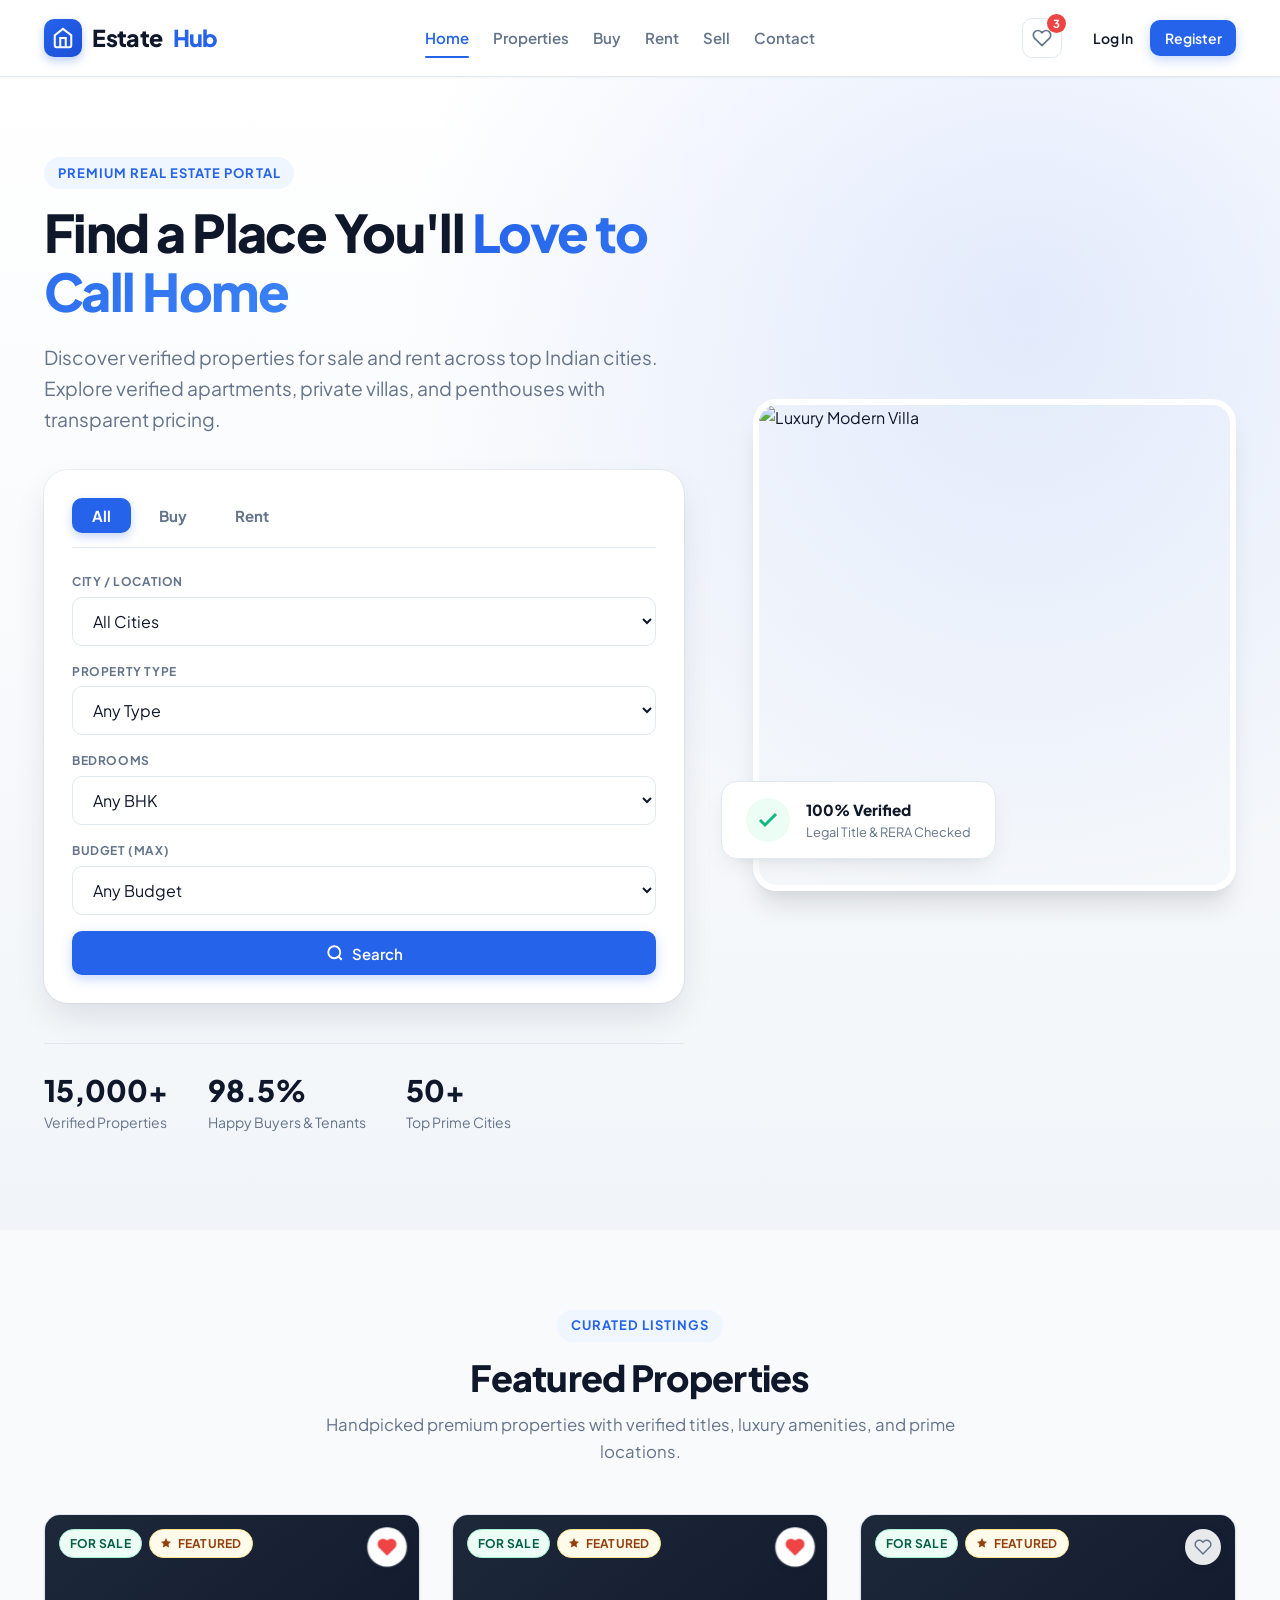
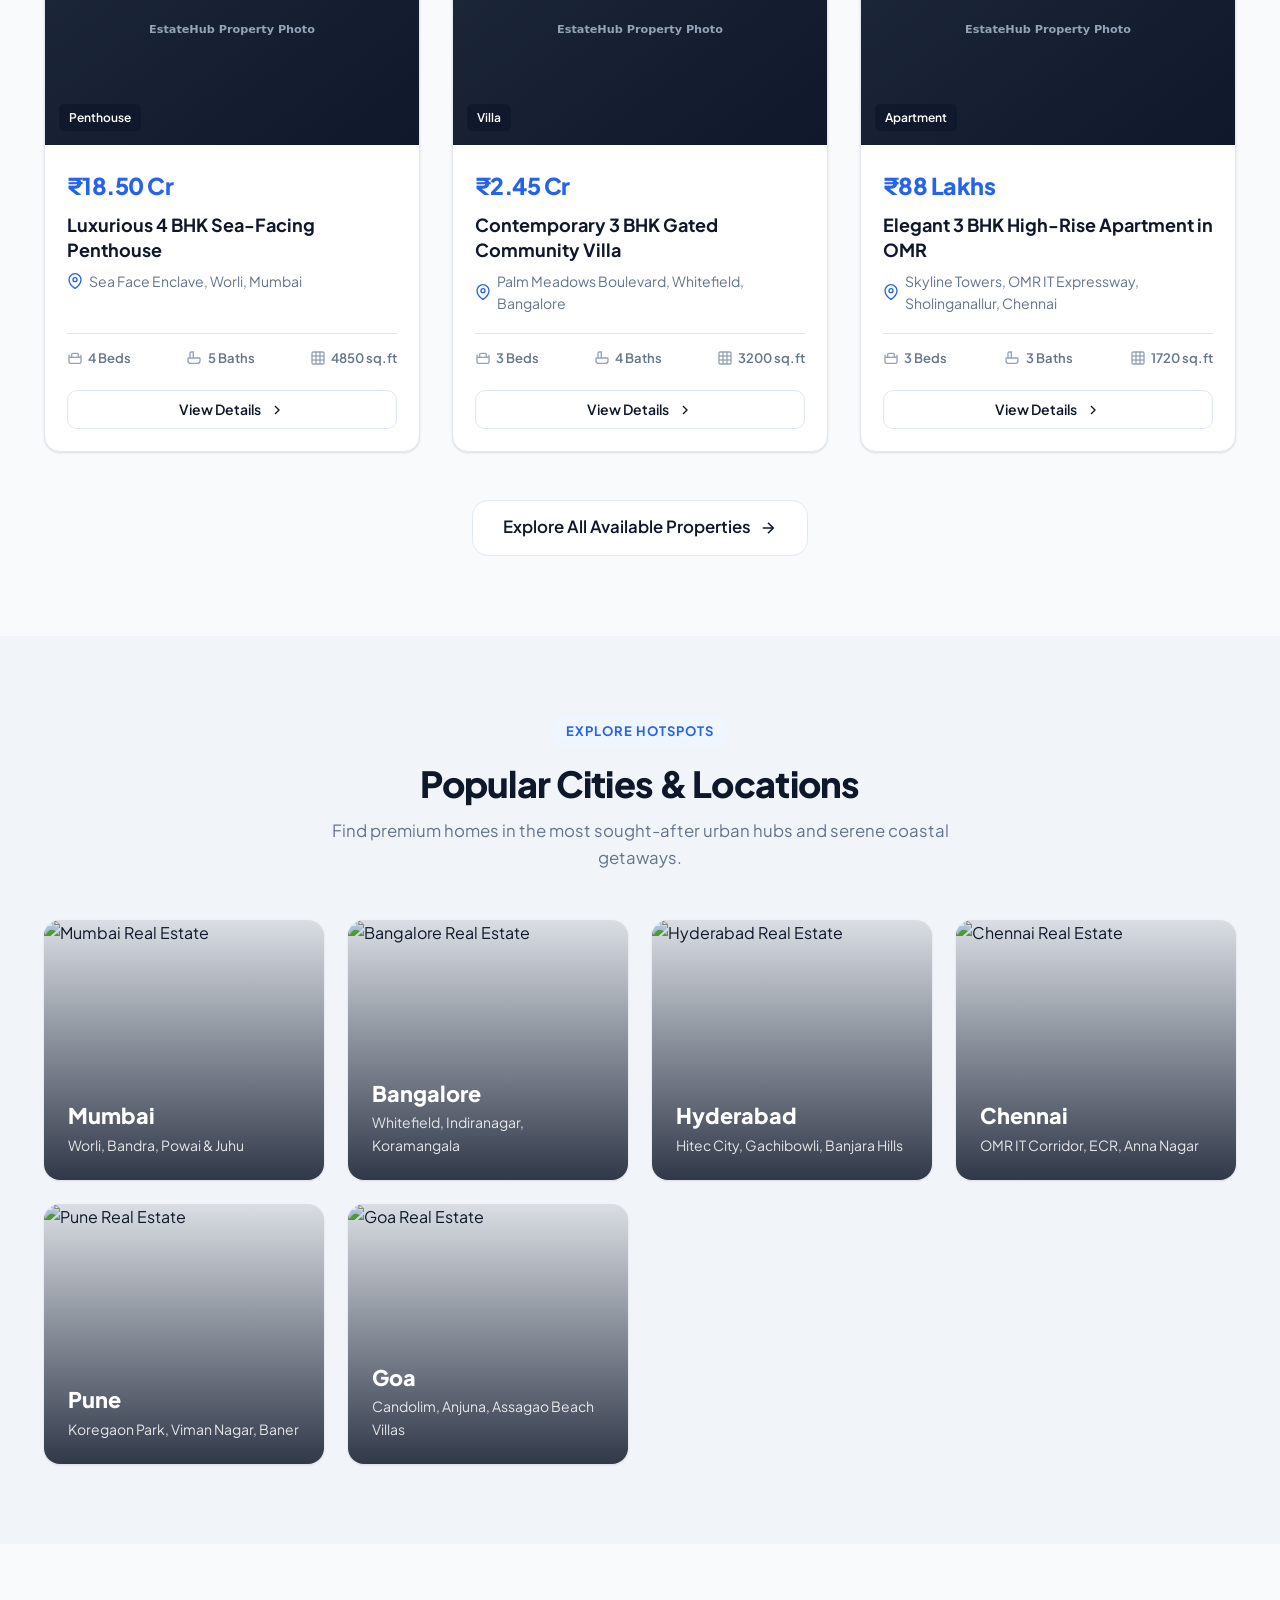
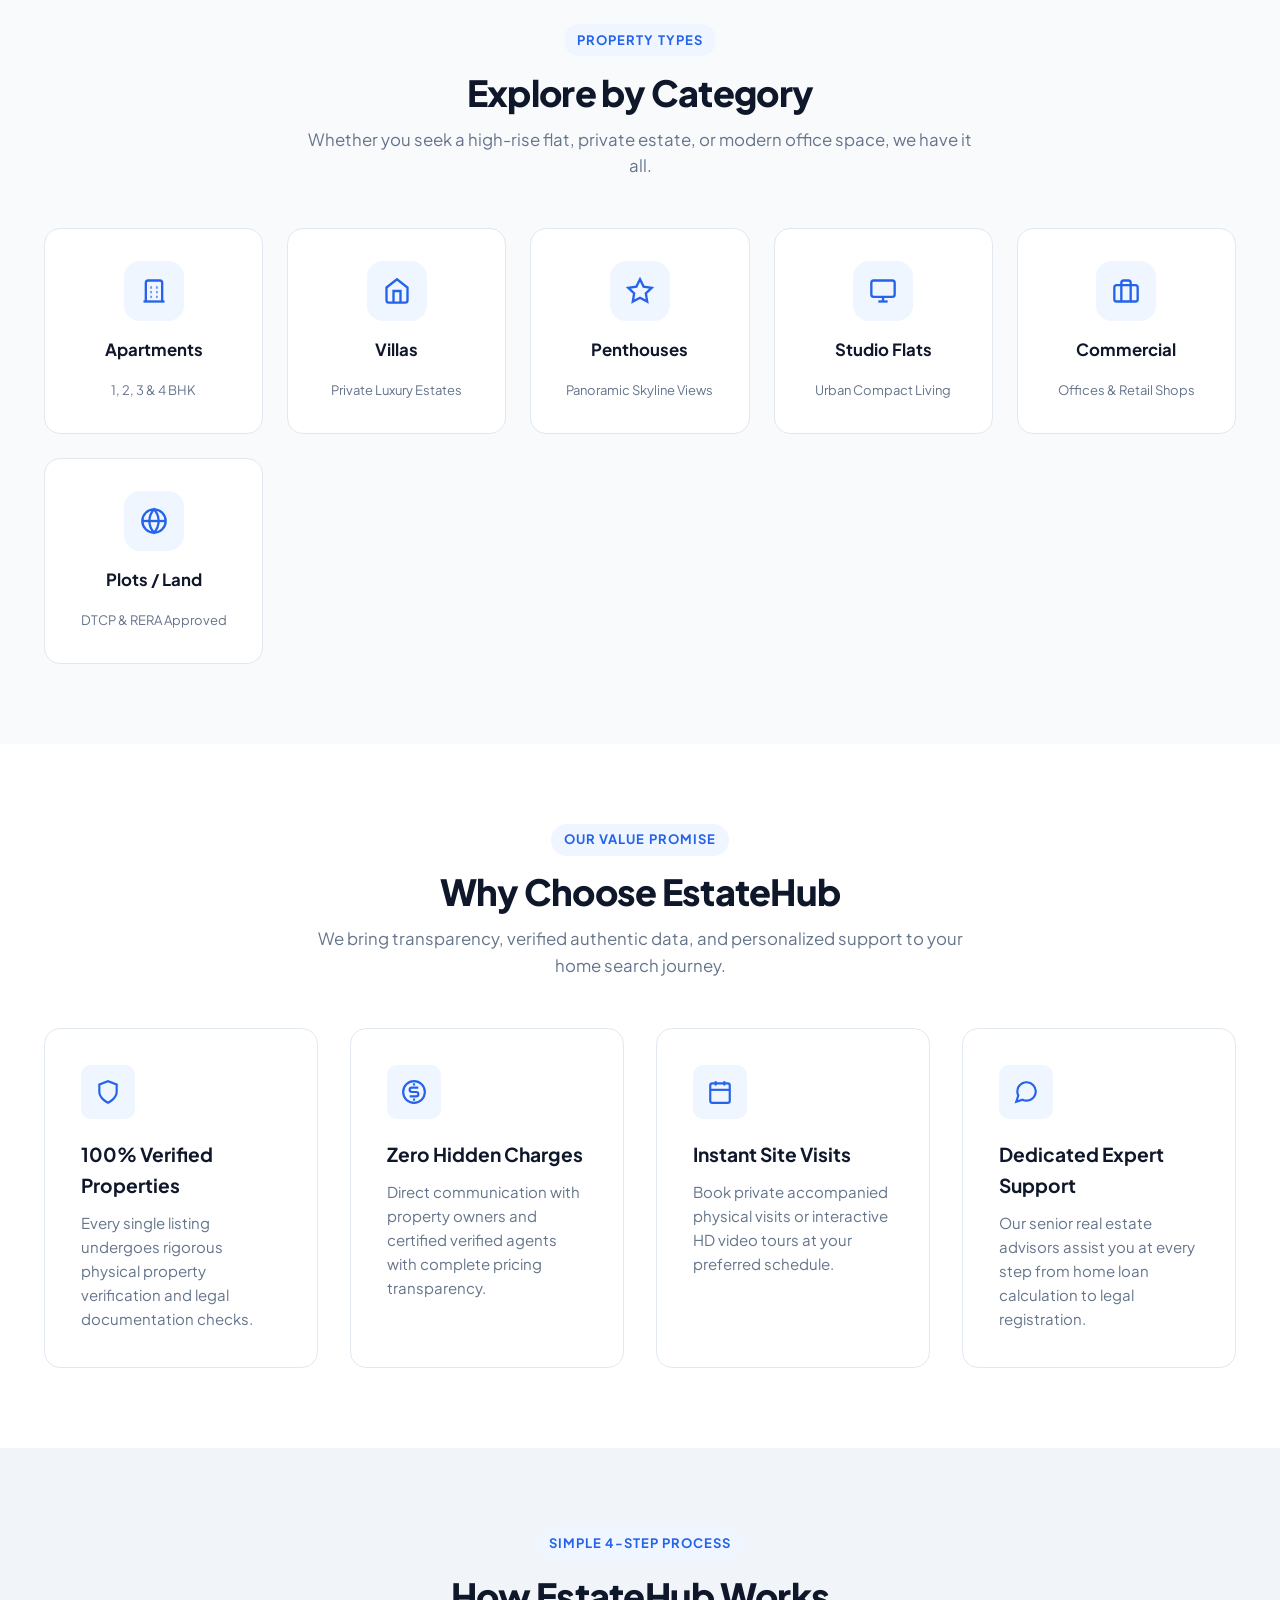
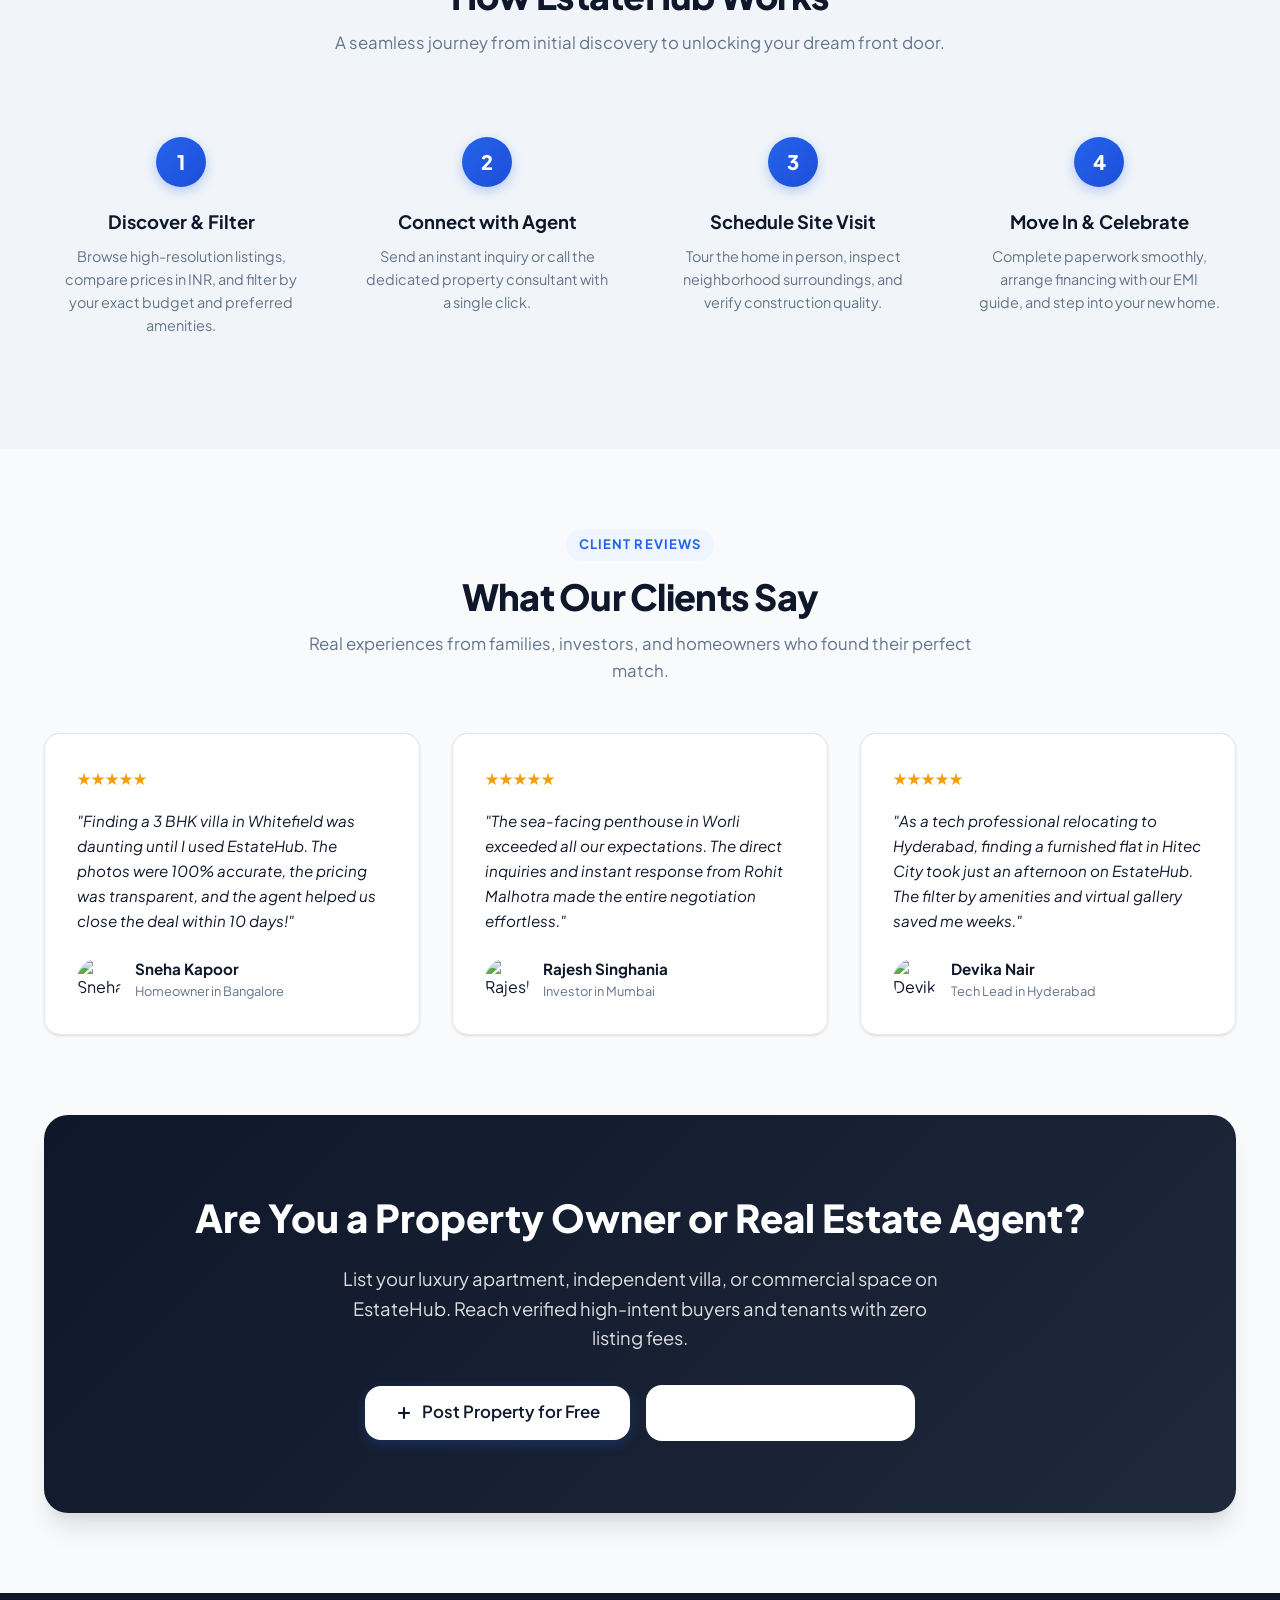
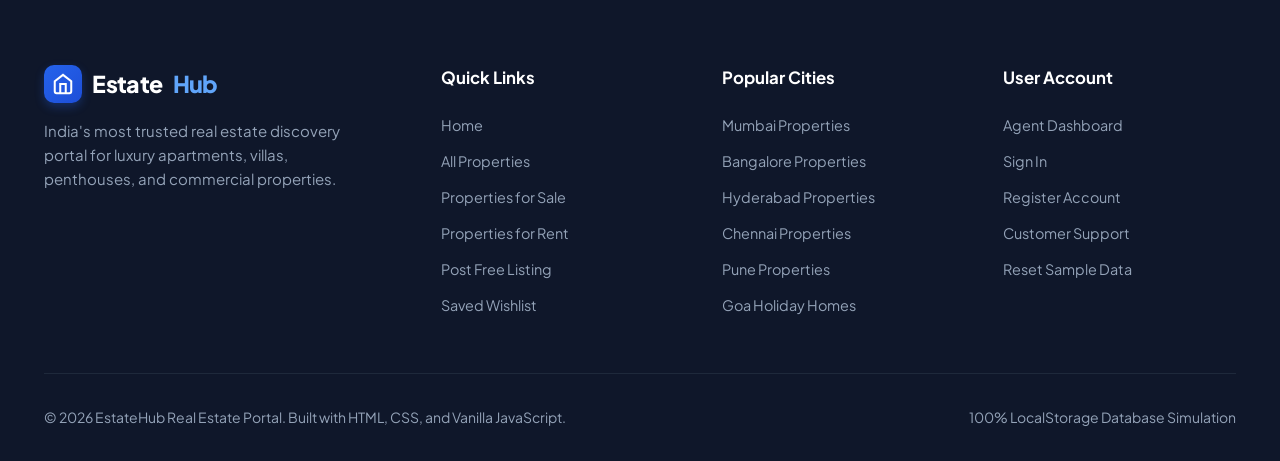
==== index.html @ c0a3c538 "Add EstateHub real estate portal" ====
<!DOCTYPE html>
<html lang="en">
<head>
  <meta charset="UTF-8" />
  <meta name="viewport" content="width=device-width, initial-scale=1.0" />
  <title>EstateHub – Real Estate Listing Portal</title>
  <meta name="description" content="Discover verified luxury apartments, independent villas, penthouses, and commercial spaces for sale and rent across India." />
  <link rel="stylesheet" href="./css/style.css" />
</head>
<body>

  <!-- Reusable Navigation Header -->
  <header class="site-header">
    <div class="container nav-container">
      <a href="./index.html" class="logo">
        <div class="logo-icon">
          <svg width="22" height="22" viewBox="0 0 24 24" fill="none" stroke="currentColor" stroke-width="2.2">
            <path d="M3 9l9-7 9 7v11a2 2 0 0 1-2 2H5a2 2 0 0 1-2-2z"></path>
            <polyline points="9 22 9 12 15 12 15 22"></polyline>
          </svg>
        </div>
        Estate<span>Hub</span>
      </a>

      <nav class="nav-links">
        <a href="./index.html" class="active">Home</a>
        <a href="./properties.html">Properties</a>
        <a href="./properties.html?type=sale">Buy</a>
        <a href="./properties.html?type=rent">Rent</a>
        <a href="./add-property.html">Sell</a>
        <a href="./contact.html">Contact</a>
      </nav>

      <div class="nav-actions">
        <!-- Favorites Heart Button -->
        <a href="./favorites.html" class="fav-nav-link" title="View Saved Wishlist">
          <svg width="20" height="20" viewBox="0 0 24 24" fill="none" stroke="currentColor" stroke-width="2">
            <path d="M20.84 4.61a5.5 5.5 0 0 0-7.78 0L12 5.67l-1.06-1.06a5.5 5.5 0 0 0-7.78 7.78l1.06 1.06L12 21.23l7.78-7.78 1.06-1.06a5.5 5.5 0 0 0 0-7.78z"></path>
          </svg>
          <span class="nav-fav-badge">0</span>
        </a>

        <!-- Auth / User Container -->
        <div class="nav-auth-container">
          <!-- Dynamically populated by js/app.js -->
        </div>

        <!-- Mobile Hamburger Button -->
        <button type="button" class="hamburger-btn" aria-label="Toggle navigation menu">
          <span></span>
          <span></span>
          <span></span>
        </button>
      </div>
    </div>
  </header>

  <!-- Mobile Navigation Drawer -->
  <div class="drawer-overlay"></div>
  <aside class="mobile-drawer">
    <div class="mobile-nav-links">
      <a href="./index.html" class="active">Home</a>
      <a href="./properties.html">Properties</a>
      <a href="./properties.html?type=sale">Buy Properties</a>
      <a href="./properties.html?type=rent">Rent Properties</a>
      <a href="./add-property.html">Sell / Post Property</a>
      <a href="./favorites.html">Favorites</a>
      <a href="./dashboard.html">Dashboard</a>
      <a href="./contact.html">Contact Us</a>
    </div>
    <div class="nav-auth-container" style="margin-top: auto;"></div>
  </aside>

  <!-- Main Homepage Content -->
  <main class="main-content">
    
    <!-- Hero Section -->
    <section class="hero-section">
      <div class="container">
        <div class="hero-grid">
          <div class="hero-content">
            <span class="section-tag">Premium Real Estate Portal</span>
            <h1 class="hero-title">
              Find a Place You'll <span>Love to Call Home</span>
            </h1>
            <p class="hero-subtitle">
              Discover verified properties for sale and rent across top Indian cities. Explore verified apartments, private villas, and penthouses with transparent pricing.
            </p>

            <!-- Hero Property Search Widget -->
            <div class="hero-search-box">
              <div class="search-tab-group">
                <button type="button" class="search-tab-btn active" data-type="all">All</button>
                <button type="button" class="search-tab-btn" data-type="sale">Buy</button>
                <button type="button" class="search-tab-btn" data-type="rent">Rent</button>
              </div>

              <form id="heroSearchForm" class="search-form-grid" onsubmit="handleHeroSearch(event)">
                <div class="search-form-field">
                  <label for="heroCity">City / Location</label>
                  <select id="heroCity" class="form-select">
                    <option value="">All Cities</option>
                    <option value="Mumbai">Mumbai</option>
                    <option value="Bangalore">Bangalore</option>
                    <option value="Hyderabad">Hyderabad</option>
                    <option value="Chennai">Chennai</option>
                    <option value="Pune">Pune</option>
                    <option value="Delhi">Delhi NCR</option>
                    <option value="Goa">Goa</option>
                    <option value="Kolkata">Kolkata</option>
                    <option value="Coimbatore">Coimbatore</option>
                  </select>
                </div>

                <div class="search-form-field">
                  <label for="heroPropType">Property Type</label>
                  <select id="heroPropType" class="form-select">
                    <option value="">Any Type</option>
                    <option value="Apartment">Apartment</option>
                    <option value="Villa">Villa</option>
                    <option value="Penthouse">Penthouse</option>
                    <option value="Studio">Studio Flat</option>
                    <option value="Commercial">Commercial</option>
                    <option value="Plot">Plot / Land</option>
                  </select>
                </div>

                <div class="search-form-field">
                  <label for="heroBedrooms">Bedrooms</label>
                  <select id="heroBedrooms" class="form-select">
                    <option value="">Any BHK</option>
                    <option value="1">1 BHK</option>
                    <option value="2">2 BHK</option>
                    <option value="3">3 BHK</option>
                    <option value="4+">4+ BHK</option>
                  </select>
                </div>

                <div class="search-form-field">
                  <label for="heroBudget">Budget (Max)</label>
                  <select id="heroBudget" class="form-select">
                    <option value="">Any Budget</option>
                    <option value="50000">₹50,000 / mo</option>
                    <option value="5000000">₹50 Lakhs</option>
                    <option value="10000000">₹1 Crore</option>
                    <option value="25000000">₹2.5 Crore</option>
                    <option value="50000000">₹5.0 Crore+</option>
                  </select>
                </div>

                <div>
                  <button type="submit" class="btn btn-primary btn-block" style="height: 44px;">
                    <svg width="18" height="18" viewBox="0 0 24 24" fill="none" stroke="currentColor" stroke-width="2.5">
                      <circle cx="11" cy="11" r="8"></circle>
                      <line x1="21" y1="21" x2="16.65" y2="16.65"></line>
                    </svg>
                    Search
                  </button>
                </div>
              </form>
            </div>

            <!-- Stats Counter Row -->
            <div class="hero-stats-row">
              <div class="hero-stat">
                <h4>15,000+</h4>
                <p>Verified Properties</p>
              </div>
              <div class="hero-stat">
                <h4>98.5%</h4>
                <p>Happy Buyers & Tenants</p>
              </div>
              <div class="hero-stat">
                <h4>50+</h4>
                <p>Top Prime Cities</p>
              </div>
            </div>
          </div>

          <!-- Hero Right Image Showcase -->
          <div class="hero-visual">
            <div class="hero-image-card">
              <img 
                src="https://images.unsplash.com/photo-1600596542815-ffad4c1539a9?auto=format&fit=crop&w=1200&q=80" 
                alt="Luxury Modern Villa" 
              />
            </div>
            
            <div class="hero-floating-badge">
              <div style="background: #ecfdf5; color: #10b981; width: 44px; height: 44px; border-radius: 50%; display: flex; align-items: center; justify-content: center;">
                <svg width="24" height="24" viewBox="0 0 24 24" fill="none" stroke="currentColor" stroke-width="3"><polyline points="20 6 9 17 4 12"></polyline></svg>
              </div>
              <div>
                <h5 style="font-weight: 800; font-size: 0.95rem; color: var(--primary);">100% Verified</h5>
                <p style="font-size: 0.8rem; color: var(--text-muted);">Legal Title & RERA Checked</p>
              </div>
            </div>
          </div>
        </div>
      </div>
    </section>

    <!-- 1. Featured Properties Section -->
    <section class="section">
      <div class="container">
        <div class="section-header">
          <span class="section-tag">Curated Listings</span>
          <h2 class="section-title">Featured Properties</h2>
          <p class="section-subtitle">Handpicked premium properties with verified titles, luxury amenities, and prime locations.</p>
        </div>

        <div id="homeFeaturedGrid" class="properties-grid">
          <!-- Populated by JavaScript -->
        </div>

        <div style="text-align: center; margin-top: 3rem;">
          <a href="./properties.html" class="btn btn-outline btn-lg">
            Explore All Available Properties
            <svg width="18" height="18" viewBox="0 0 24 24" fill="none" stroke="currentColor" stroke-width="2">
              <line x1="5" y1="12" x2="19" y2="12"></line>
              <polyline points="12 5 19 12 12 19"></polyline>
            </svg>
          </a>
        </div>
      </div>
    </section>

    <!-- 2. Popular Locations Section -->
    <section class="section" style="background-color: var(--bg-alt);">
      <div class="container">
        <div class="section-header">
          <span class="section-tag">Explore Hotspots</span>
          <h2 class="section-title">Popular Cities & Locations</h2>
          <p class="section-subtitle">Find premium homes in the most sought-after urban hubs and serene coastal getaways.</p>
        </div>

        <div class="locations-grid">
          <div class="location-card" onclick="window.location.href='./properties.html?city=Mumbai'">
            <img src="https://images.unsplash.com/photo-1570168007204-dfb528c6958f?auto=format&fit=crop&w=800&q=80" alt="Mumbai Real Estate" />
            <div class="location-overlay">
              <h3 class="location-title">Mumbai</h3>
              <p class="location-count">Worli, Bandra, Powai & Juhu</p>
            </div>
          </div>

          <div class="location-card" onclick="window.location.href='./properties.html?city=Bangalore'">
            <img src="https://images.unsplash.com/photo-1596176530529-78163a4f7af2?auto=format&fit=crop&w=800&q=80" alt="Bangalore Real Estate" />
            <div class="location-overlay">
              <h3 class="location-title">Bangalore</h3>
              <p class="location-count">Whitefield, Indiranagar, Koramangala</p>
            </div>
          </div>

          <div class="location-card" onclick="window.location.href='./properties.html?city=Hyderabad'">
            <img src="https://images.unsplash.com/photo-1600585154340-be6161a56a0c?auto=format&fit=crop&w=800&q=80" alt="Hyderabad Real Estate" />
            <div class="location-overlay">
              <h3 class="location-title">Hyderabad</h3>
              <p class="location-count">Hitec City, Gachibowli, Banjara Hills</p>
            </div>
          </div>

          <div class="location-card" onclick="window.location.href='./properties.html?city=Chennai'">
            <img src="https://images.unsplash.com/photo-1582510003544-4d00b7f74220?auto=format&fit=crop&w=800&q=80" alt="Chennai Real Estate" />
            <div class="location-overlay">
              <h3 class="location-title">Chennai</h3>
              <p class="location-count">OMR IT Corridor, ECR, Anna Nagar</p>
            </div>
          </div>

          <div class="location-card" onclick="window.location.href='./properties.html?city=Pune'">
            <img src="https://images.unsplash.com/photo-1580587771525-78b9dba3b914?auto=format&fit=crop&w=800&q=80" alt="Pune Real Estate" />
            <div class="location-overlay">
              <h3 class="location-title">Pune</h3>
              <p class="location-count">Koregaon Park, Viman Nagar, Baner</p>
            </div>
          </div>

          <div class="location-card" onclick="window.location.href='./properties.html?city=Goa'">
            <img src="https://images.unsplash.com/photo-1512917774080-9991f1c4c750?auto=format&fit=crop&w=800&q=80" alt="Goa Real Estate" />
            <div class="location-overlay">
              <h3 class="location-title">Goa</h3>
              <p class="location-count">Candolim, Anjuna, Assagao Beach Villas</p>
            </div>
          </div>
        </div>
      </div>
    </section>

    <!-- 3. Property Categories Section -->
    <section class="section">
      <div class="container">
        <div class="section-header">
          <span class="section-tag">Property Types</span>
          <h2 class="section-title">Explore by Category</h2>
          <p class="section-subtitle">Whether you seek a high-rise flat, private estate, or modern office space, we have it all.</p>
        </div>

        <div class="categories-grid">
          <a href="./properties.html?propertyType=Apartment" class="category-card">
            <div class="category-icon">
              <svg width="28" height="28" viewBox="0 0 24 24" fill="none" stroke="currentColor" stroke-width="2">
                <path d="M3 21h18"></path>
                <path d="M5 21V5a2 2 0 0 1 2-2h10a2 2 0 0 1 2 2v16"></path>
                <path d="M9 9h1"></path><path d="M9 13h1"></path><path d="M9 17h1"></path>
                <path d="M14 9h1"></path><path d="M14 13h1"></path><path d="M14 17h1"></path>
              </svg>
            </div>
            <h3 class="category-title">Apartments</h3>
            <p class="category-count">1, 2, 3 & 4 BHK</p>
          </a>

          <a href="./properties.html?propertyType=Villa" class="category-card">
            <div class="category-icon">
              <svg width="28" height="28" viewBox="0 0 24 24" fill="none" stroke="currentColor" stroke-width="2">
                <path d="M3 9l9-7 9 7v11a2 2 0 0 1-2 2H5a2 2 0 0 1-2-2z"></path>
                <path d="M9 22V12h6v10"></path>
              </svg>
            </div>
            <h3 class="category-title">Villas</h3>
            <p class="category-count">Private Luxury Estates</p>
          </a>

          <a href="./properties.html?propertyType=Penthouse" class="category-card">
            <div class="category-icon">
              <svg width="28" height="28" viewBox="0 0 24 24" fill="none" stroke="currentColor" stroke-width="2">
                <polygon points="12 2 15.09 8.26 22 9.27 17 14.14 18.18 21.02 12 17.77 5.82 21.02 7 14.14 2 9.27 8.91 8.26 12 2"></polygon>
              </svg>
            </div>
            <h3 class="category-title">Penthouses</h3>
            <p class="category-count">Panoramic Skyline Views</p>
          </a>

          <a href="./properties.html?propertyType=Studio" class="category-card">
            <div class="category-icon">
              <svg width="28" height="28" viewBox="0 0 24 24" fill="none" stroke="currentColor" stroke-width="2">
                <rect x="2" y="3" width="20" height="14" rx="2" ry="2"></rect>
                <line x1="8" y1="21" x2="16" y2="21"></line>
                <line x1="12" y1="17" x2="12" y2="21"></line>
              </svg>
            </div>
            <h3 class="category-title">Studio Flats</h3>
            <p class="category-count">Urban Compact Living</p>
          </a>

          <a href="./properties.html?propertyType=Commercial" class="category-card">
            <div class="category-icon">
              <svg width="28" height="28" viewBox="0 0 24 24" fill="none" stroke="currentColor" stroke-width="2">
                <rect x="2" y="7" width="20" height="14" rx="2" ry="2"></rect>
                <path d="M16 21V5a2 2 0 0 0-2-2h-4a2 2 0 0 0-2 2v16"></path>
              </svg>
            </div>
            <h3 class="category-title">Commercial</h3>
            <p class="category-count">Offices & Retail Shops</p>
          </a>

          <a href="./properties.html?propertyType=Plot" class="category-card">
            <div class="category-icon">
              <svg width="28" height="28" viewBox="0 0 24 24" fill="none" stroke="currentColor" stroke-width="2">
                <circle cx="12" cy="12" r="10"></circle>
                <line x1="2" y1="12" x2="22" y2="12"></line>
                <path d="M12 2a15.3 15.3 0 0 1 4 10 15.3 15.3 0 0 1-4 10 15.3 15.3 0 0 1-4-10 15.3 15.3 0 0 1 4-10z"></path>
              </svg>
            </div>
            <h3 class="category-title">Plots / Land</h3>
            <p class="category-count">DTCP & RERA Approved</p>
          </a>
        </div>
      </div>
    </section>

    <!-- 4. Why Choose EstateHub -->
    <section class="section" style="background-color: #ffffff;">
      <div class="container">
        <div class="section-header">
          <span class="section-tag">Our Value Promise</span>
          <h2 class="section-title">Why Choose EstateHub</h2>
          <p class="section-subtitle">We bring transparency, verified authentic data, and personalized support to your home search journey.</p>
        </div>

        <div class="features-grid">
          <div class="feature-box">
            <div class="feature-icon-wrap">
              <svg width="26" height="26" viewBox="0 0 24 24" fill="none" stroke="currentColor" stroke-width="2">
                <path d="M12 22s8-4 8-10V5l-8-3-8 3v7c0 6 8 10 8 10z"></path>
              </svg>
            </div>
            <h3>100% Verified Properties</h3>
            <p>Every single listing undergoes rigorous physical property verification and legal documentation checks.</p>
          </div>

          <div class="feature-box">
            <div class="feature-icon-wrap">
              <svg width="26" height="26" viewBox="0 0 24 24" fill="none" stroke="currentColor" stroke-width="2">
                <circle cx="12" cy="12" r="10"></circle>
                <path d="M16 8h-6a2 2 0 1 0 0 4h4a2 2 0 1 1 0 4H8"></path>
                <line x1="12" y1="18" x2="12" y2="20"></line>
                <line x1="12" y1="4" x2="12" y2="6"></line>
              </svg>
            </div>
            <h3>Zero Hidden Charges</h3>
            <p>Direct communication with property owners and certified verified agents with complete pricing transparency.</p>
          </div>

          <div class="feature-box">
            <div class="feature-icon-wrap">
              <svg width="26" height="26" viewBox="0 0 24 24" fill="none" stroke="currentColor" stroke-width="2">
                <rect x="3" y="4" width="18" height="18" rx="2" ry="2"></rect>
                <line x1="16" y1="2" x2="16" y2="6"></line>
                <line x1="8" y1="2" x2="8" y2="6"></line>
                <line x1="3" y1="10" x2="21" y2="10"></line>
              </svg>
            </div>
            <h3>Instant Site Visits</h3>
            <p>Book private accompanied physical visits or interactive HD video tours at your preferred schedule.</p>
          </div>

          <div class="feature-box">
            <div class="feature-icon-wrap">
              <svg width="26" height="26" viewBox="0 0 24 24" fill="none" stroke="currentColor" stroke-width="2">
                <path d="M21 11.5a8.38 8.38 0 0 1-.9 3.8 8.5 8.5 0 0 1-7.6 4.7 8.38 8.38 0 0 1-3.8-.9L3 21l1.9-5.7a8.38 8.38 0 0 1-.9-3.8 8.5 8.5 0 0 1 4.7-7.6 8.38 8.38 0 0 1 3.8-.9h.5a8.48 8.48 0 0 1 8 8v.5z"></path>
              </svg>
            </div>
            <h3>Dedicated Expert Support</h3>
            <p>Our senior real estate advisors assist you at every step from home loan calculation to legal registration.</p>
          </div>
        </div>
      </div>
    </section>

    <!-- 5. How It Works -->
    <section class="section" style="background-color: var(--bg-alt);">
      <div class="container">
        <div class="section-header">
          <span class="section-tag">Simple 4-Step Process</span>
          <h2 class="section-title">How EstateHub Works</h2>
          <p class="section-subtitle">A seamless journey from initial discovery to unlocking your dream front door.</p>
        </div>

        <div class="steps-grid">
          <div class="step-card">
            <div class="step-number">1</div>
            <h3>Discover & Filter</h3>
            <p>Browse high-resolution listings, compare prices in INR, and filter by your exact budget and preferred amenities.</p>
          </div>

          <div class="step-card">
            <div class="step-number">2</div>
            <h3>Connect with Agent</h3>
            <p>Send an instant inquiry or call the dedicated property consultant with a single click.</p>
          </div>

          <div class="step-card">
            <div class="step-number">3</div>
            <h3>Schedule Site Visit</h3>
            <p>Tour the home in person, inspect neighborhood surroundings, and verify construction quality.</p>
          </div>

          <div class="step-card">
            <div class="step-number">4</div>
            <h3>Move In & Celebrate</h3>
            <p>Complete paperwork smoothly, arrange financing with our EMI guide, and step into your new home.</p>
          </div>
        </div>
      </div>
    </section>

    <!-- 6. Testimonials -->
    <section class="section">
      <div class="container">
        <div class="section-header">
          <span class="section-tag">Client Reviews</span>
          <h2 class="section-title">What Our Clients Say</h2>
          <p class="section-subtitle">Real experiences from families, investors, and homeowners who found their perfect match.</p>
        </div>

        <div class="testimonials-grid">
          <div class="testimonial-card">
            <div class="rating-stars">★★★★★</div>
            <p class="testimonial-text">
              "Finding a 3 BHK villa in Whitefield was daunting until I used EstateHub. The photos were 100% accurate, the pricing was transparent, and the agent helped us close the deal within 10 days!"
            </p>
            <div class="testimonial-user">
              <img src="https://images.unsplash.com/photo-1534528741775-53994a69daeb?auto=format&fit=crop&w=120&q=80" alt="Sneha Kapoor" class="testimonial-avatar" />
              <div>
                <h4 class="testimonial-name">Sneha Kapoor</h4>
                <p class="testimonial-role">Homeowner in Bangalore</p>
              </div>
            </div>
          </div>

          <div class="testimonial-card">
            <div class="rating-stars">★★★★★</div>
            <p class="testimonial-text">
              "The sea-facing penthouse in Worli exceeded all our expectations. The direct inquiries and instant response from Rohit Malhotra made the entire negotiation effortless."
            </p>
            <div class="testimonial-user">
              <img src="https://images.unsplash.com/photo-1507003211169-0a1dd7228f2d?auto=format&fit=crop&w=120&q=80" alt="Rajesh Singhania" class="testimonial-avatar" />
              <div>
                <h4 class="testimonial-name">Rajesh Singhania</h4>
                <p class="testimonial-role">Investor in Mumbai</p>
              </div>
            </div>
          </div>

          <div class="testimonial-card">
            <div class="rating-stars">★★★★★</div>
            <p class="testimonial-text">
              "As a tech professional relocating to Hyderabad, finding a furnished flat in Hitec City took just an afternoon on EstateHub. The filter by amenities and virtual gallery saved me weeks."
            </p>
            <div class="testimonial-user">
              <img src="https://images.unsplash.com/photo-1544005313-94ddf0286df2?auto=format&fit=crop&w=120&q=80" alt="Devika Nair" class="testimonial-avatar" />
              <div>
                <h4 class="testimonial-name">Devika Nair</h4>
                <p class="testimonial-role">Tech Lead in Hyderabad</p>
              </div>
            </div>
          </div>
        </div>
      </div>
    </section>

    <!-- 7. Call To Action (CTA) -->
    <section class="container">
      <div class="cta-section">
        <h2 class="cta-title">Are You a Property Owner or Real Estate Agent?</h2>
        <p class="cta-subtitle">
          List your luxury apartment, independent villa, or commercial space on EstateHub. Reach verified high-intent buyers and tenants with zero listing fees.
        </p>
        <div class="cta-buttons">
          <a href="./add-property.html" class="btn btn-primary btn-lg" style="background-color: #fff; color: var(--primary);">
            <svg width="20" height="20" viewBox="0 0 24 24" fill="none" stroke="currentColor" stroke-width="2.5"><line x1="12" y1="5" x2="12" y2="19"></line><line x1="5" y1="12" x2="19" y2="12"></line></svg>
            Post Property for Free
          </a>
          <a href="./contact.html" class="btn btn-outline btn-lg" style="border-color: rgba(255,255,255,0.4); color: #fff;">
            Talk to Our Advisory Team
          </a>
        </div>
      </div>
    </section>

  </main>

  <!-- Reusable Site Footer -->
  <footer class="site-footer">
    <div class="container">
      <div class="footer-grid">
        <div class="footer-brand">
          <a href="./index.html" class="logo" style="color: #fff;">
            <div class="logo-icon">
              <svg width="22" height="22" viewBox="0 0 24 24" fill="none" stroke="currentColor" stroke-width="2.2">
                <path d="M3 9l9-7 9 7v11a2 2 0 0 1-2 2H5a2 2 0 0 1-2-2z"></path>
                <polyline points="9 22 9 12 15 12 15 22"></polyline>
              </svg>
            </div>
            Estate<span style="color: #60a5fa;">Hub</span>
          </a>
          <p class="footer-desc">
            India's most trusted real estate discovery portal for luxury apartments, villas, penthouses, and commercial properties.
          </p>
        </div>

        <div>
          <h4 class="footer-heading">Quick Links</h4>
          <ul class="footer-links">
            <li><a href="./index.html">Home</a></li>
            <li><a href="./properties.html">All Properties</a></li>
            <li><a href="./properties.html?type=sale">Properties for Sale</a></li>
            <li><a href="./properties.html?type=rent">Properties for Rent</a></li>
            <li><a href="./add-property.html">Post Free Listing</a></li>
            <li><a href="./favorites.html">Saved Wishlist</a></li>
          </ul>
        </div>

        <div>
          <h4 class="footer-heading">Popular Cities</h4>
          <ul class="footer-links">
            <li><a href="./properties.html?city=Mumbai">Mumbai Properties</a></li>
            <li><a href="./properties.html?city=Bangalore">Bangalore Properties</a></li>
            <li><a href="./properties.html?city=Hyderabad">Hyderabad Properties</a></li>
            <li><a href="./properties.html?city=Chennai">Chennai Properties</a></li>
            <li><a href="./properties.html?city=Pune">Pune Properties</a></li>
            <li><a href="./properties.html?city=Goa">Goa Holiday Homes</a></li>
          </ul>
        </div>

        <div>
          <h4 class="footer-heading">User Account</h4>
          <ul class="footer-links">
            <li><a href="./dashboard.html">Agent Dashboard</a></li>
            <li><a href="./login.html">Sign In</a></li>
            <li><a href="./register.html">Register Account</a></li>
            <li><a href="./contact.html">Customer Support</a></li>
            <li><a href="javascript:void(0)" onclick="StorageManager.resetToDefaults()">Reset Sample Data</a></li>
          </ul>
        </div>
      </div>

      <div class="footer-bottom">
        <p>&copy; 2026 EstateHub Real Estate Portal. Built with HTML, CSS, and Vanilla JavaScript.</p>
        <p>100% LocalStorage Database Simulation</p>
      </div>
    </div>
  </footer>

  <!-- Scripts -->
  <script src="./js/data.js"></script>
  <script src="./js/storage.js"></script>
  <script src="./js/auth.js"></script>
  <script src="./js/app.js"></script>

  <!-- Homepage Inline Controller -->
  <script>
    let selectedHeroType = 'all';

    document.addEventListener("DOMContentLoaded", () => {
      // Setup Hero Tabs
      document.querySelectorAll(".search-tab-btn").forEach(btn => {
        btn.addEventListener("click", () => {
          document.querySelectorAll(".search-tab-btn").forEach(b => b.classList.remove("active"));
          btn.classList.add("active");
          selectedHeroType = btn.dataset.type;
        });
      });

      // Render Featured Properties
      renderHomeFeatured();
    });

    function handleHeroSearch(e) {
      e.preventDefault();
      const city = document.getElementById("heroCity").value;
      const propType = document.getElementById("heroPropType").value;
      const bedrooms = document.getElementById("heroBedrooms").value;
      const maxPrice = document.getElementById("heroBudget").value;

      const params = new URLSearchParams();
      if (selectedHeroType !== 'all') params.set("type", selectedHeroType);
      if (city) params.set("city", city);
      if (propType) params.set("propertyType", propType);
      if (bedrooms) params.set("bedrooms", bedrooms);
      if (maxPrice) params.set("maxPrice", maxPrice);

      window.location.href = `./properties.html?${params.toString()}`;
    }

    function renderHomeFeatured() {
      const grid = document.getElementById("homeFeaturedGrid");
      if (!grid) return;
      const props = StorageManager.getProperties();
      const featured = props.filter(p => p.featured).slice(0, 3);
      grid.innerHTML = featured.map(p => App.createPropertyCard(p)).join("");
    }
  </script>
</body>
</html>
---- css/style.css ----
/* ==========================================================
   ESTATEHUB – REAL ESTATE LISTING PORTAL
   Design System & Comprehensive Stylesheet
   ========================================================== */

@import url('https://fonts.googleapis.com/css2?family=Plus+Jakarta+Sans:wght@300;400;500;600;700;800&display=swap');

/* --- CSS Variables & Theme Tokens --- */
:root {
  --primary: #0f172a;        /* Deep Slate Navy */
  --primary-light: #1e293b;
  --brand: #2563eb;          /* Royal Blue */
  --brand-hover: #1d4ed8;
  --brand-light: #eff6ff;
  --accent: #0d9488;         /* Teal */
  --accent-gold: #d97706;    /* Amber */
  --success: #10b981;        /* Emerald */
  --danger: #ef4444;         /* Rose */
  --warning: #f59e0b;

  --bg-main: #f8fafc;        /* Slate 50 */
  --bg-surface: #ffffff;
  --bg-alt: #f1f5f9;
  --bg-dark: #0f172a;

  --text-main: #0f172a;
  --text-muted: #64748b;
  --text-light: #94a3b8;
  --text-white: #ffffff;

  --border: #e2e8f0;
  --border-focus: #93c5fd;

  --shadow-xs: 0 1px 2px rgba(0, 0, 0, 0.04);
  --shadow-sm: 0 1px 3px rgba(0, 0, 0, 0.08), 0 1px 2px rgba(0, 0, 0, 0.04);
  --shadow-md: 0 4px 6px -1px rgba(0, 0, 0, 0.08), 0 2px 4px -1px rgba(0, 0, 0, 0.04);
  --shadow-lg: 0 10px 25px -5px rgba(0, 0, 0, 0.08), 0 8px 10px -6px rgba(0, 0, 0, 0.04);
  --shadow-xl: 0 20px 25px -5px rgba(0, 0, 0, 0.1), 0 10px 10px -5px rgba(0, 0, 0, 0.04);

  --radius-sm: 6px;
  --radius-md: 10px;
  --radius-lg: 16px;
  --radius-xl: 24px;
  --radius-full: 9999px;

  --transition: all 0.25s cubic-bezier(0.16, 1, 0.3, 1);
  --font-family: 'Plus Jakarta Sans', system-ui, -apple-system, BlinkMacSystemFont, 'Segoe UI', Roboto, sans-serif;
  --container-max: 1240px;
}

/* --- Base & Reset --- */
*, *::before, *::after {
  box-sizing: border-box;
  margin: 0;
  padding: 0;
}

html {
  scroll-behavior: smooth;
  font-size: 16px;
}

body {
  font-family: var(--font-family);
  background-color: var(--bg-main);
  color: var(--text-main);
  line-height: 1.6;
  min-height: 100vh;
  display: flex;
  flex-direction: column;
  -webkit-font-smoothing: antialiased;
}

body.no-scroll {
  overflow: hidden;
}

img {
  max-width: 100%;
  height: auto;
  display: block;
}

a {
  color: inherit;
  text-decoration: none;
  transition: var(--transition);
}

button, input, select, textarea {
  font-family: inherit;
  font-size: inherit;
}

button {
  cursor: pointer;
  border: none;
  background: none;
}

ul, ol {
  list-style: none;
}

.container {
  width: 100%;
  max-width: var(--container-max);
  margin-left: auto;
  margin-right: auto;
  padding-left: 1.5rem;
  padding-right: 1.5rem;
}

.main-content {
  flex: 1;
}

/* --- Section Typography & Headers --- */
.section {
  padding: 5rem 0;
}

.section-sm {
  padding: 3rem 0;
}

.section-header {
  text-align: center;
  max-width: 680px;
  margin: 0 auto 3rem auto;
}

.section-tag {
  display: inline-block;
  font-size: 0.8125rem;
  font-weight: 700;
  text-transform: uppercase;
  letter-spacing: 0.08em;
  color: var(--brand);
  background: var(--brand-light);
  padding: 0.35rem 0.85rem;
  border-radius: var(--radius-full);
  margin-bottom: 0.85rem;
}

.section-title {
  font-size: 2.25rem;
  font-weight: 800;
  color: var(--primary);
  line-height: 1.25;
  letter-spacing: -0.02em;
  margin-bottom: 0.75rem;
}

.section-subtitle {
  font-size: 1.05rem;
  color: var(--text-muted);
}

/* --- Buttons --- */
.btn {
  display: inline-flex;
  align-items: center;
  justify-content: center;
  gap: 0.5rem;
  font-weight: 600;
  padding: 0.65rem 1.35rem;
  border-radius: var(--radius-md);
  transition: var(--transition);
  white-space: nowrap;
  font-size: 0.9375rem;
}

.btn-primary {
  background-color: var(--brand);
  color: var(--text-white);
  box-shadow: 0 4px 12px rgba(37, 99, 235, 0.25);
}

.btn-primary:hover {
  background-color: var(--brand-hover);
  transform: translateY(-1px);
  box-shadow: 0 6px 16px rgba(37, 99, 235, 0.35);
}

.btn-secondary {
  background-color: var(--primary);
  color: var(--text-white);
}

.btn-secondary:hover {
  background-color: var(--primary-light);
}

.btn-outline {
  border: 1px solid var(--border);
  background-color: var(--bg-surface);
  color: var(--text-main);
}

.btn-outline:hover {
  border-color: var(--brand);
  color: var(--brand);
  background-color: var(--brand-light);
}

.btn-ghost {
  color: var(--text-main);
  background: transparent;
}

.btn-ghost:hover {
  background-color: var(--bg-alt);
  color: var(--brand);
}

.btn-danger-outline {
  border: 1px solid #fecaca;
  color: var(--danger);
  background-color: #fef2f2;
}

.btn-danger-outline:hover {
  background-color: var(--danger);
  color: #fff;
}

.btn-sm {
  padding: 0.45rem 0.9rem;
  font-size: 0.875rem;
}

.btn-lg {
  padding: 0.85rem 1.85rem;
  font-size: 1.05rem;
  border-radius: var(--radius-lg);
}

.btn-block {
  width: 100%;
}

.btn-icon-only {
  padding: 0.5rem;
  border-radius: var(--radius-md);
}

/* --- Badges --- */
.badge {
  display: inline-flex;
  align-items: center;
  gap: 0.35rem;
  font-size: 0.75rem;
  font-weight: 700;
  padding: 0.25rem 0.65rem;
  border-radius: var(--radius-full);
  letter-spacing: 0.02em;
  text-transform: uppercase;
}

.badge-sale {
  background-color: #ecfdf5;
  color: #065f46;
  border: 1px solid #a7f3d0;
}

.badge-rent {
  background-color: #eff6ff;
  color: #1e40af;
  border: 1px solid #bfdbfe;
}

.badge-featured {
  background-color: #fffbeb;
  color: #92400e;
  border: 1px solid #fde68a;
}

/* --- Form Controls --- */
.form-group {
  margin-bottom: 1.25rem;
}

.form-label {
  display: block;
  font-size: 0.875rem;
  font-weight: 600;
  color: var(--text-main);
  margin-bottom: 0.4rem;
}

.form-label .required {
  color: var(--danger);
}

.form-control, .form-select, .form-textarea {
  width: 100%;
  padding: 0.75rem 1rem;
  border: 1px solid var(--border);
  border-radius: var(--radius-md);
  background-color: var(--bg-surface);
  color: var(--text-main);
  transition: var(--transition);
  outline: none;
}

.form-control:focus, .form-select:focus, .form-textarea:focus {
  border-color: var(--brand);
  box-shadow: 0 0 0 3px rgba(37, 99, 235, 0.15);
}

.form-textarea {
  resize: vertical;
  min-height: 110px;
}

.input-icon-wrap {
  position: relative;
}

.input-icon-wrap svg {
  position: absolute;
  left: 1rem;
  top: 50%;
  transform: translateY(-50%);
  color: var(--text-muted);
  pointer-events: none;
}

.input-icon-wrap .form-control {
  padding-left: 2.75rem;
}

/* --- Navigation Header --- */
.site-header {
  position: sticky;
  top: 0;
  z-index: 1000;
  background-color: rgba(255, 255, 255, 0.95);
  backdrop-filter: blur(12px);
  border-bottom: 1px solid var(--border);
  box-shadow: var(--shadow-xs);
}

.nav-container {
  display: flex;
  align-items: center;
  justify-content: space-between;
  height: 76px;
}

.logo {
  display: flex;
  align-items: center;
  gap: 0.65rem;
  font-size: 1.45rem;
  font-weight: 800;
  color: var(--primary);
  letter-spacing: -0.03em;
}

.logo-icon {
  width: 38px;
  height: 38px;
  background: linear-gradient(135deg, var(--brand), #1d4ed8);
  color: #fff;
  border-radius: var(--radius-md);
  display: flex;
  align-items: center;
  justify-content: center;
  box-shadow: 0 4px 10px rgba(37, 99, 235, 0.3);
}

.logo span {
  color: var(--brand);
}

.nav-links {
  display: flex;
  align-items: center;
  gap: 1.5rem;
}

.nav-links a {
  font-size: 0.9375rem;
  font-weight: 600;
  color: var(--text-muted);
  position: relative;
  padding: 0.4rem 0;
}

.nav-links a:hover, .nav-links a.active {
  color: var(--brand);
}

.nav-links a.active::after {
  content: '';
  position: absolute;
  bottom: -2px;
  left: 0;
  width: 100%;
  height: 2px;
  background-color: var(--brand);
  border-radius: 2px;
}

.nav-actions {
  display: flex;
  align-items: center;
  gap: 1rem;
}

.fav-nav-link {
  position: relative;
  display: flex;
  align-items: center;
  justify-content: center;
  width: 40px;
  height: 40px;
  border-radius: var(--radius-md);
  border: 1px solid var(--border);
  color: var(--text-muted);
  transition: var(--transition);
}

.fav-nav-link:hover {
  border-color: var(--brand);
  color: var(--brand);
  background-color: var(--brand-light);
}

.nav-fav-badge {
  position: absolute;
  top: -5px;
  right: -5px;
  background-color: var(--danger);
  color: #fff;
  font-size: 0.7rem;
  font-weight: 700;
  width: 19px;
  height: 19px;
  border-radius: var(--radius-full);
  display: none;
  align-items: center;
  justify-content: center;
}

/* User Pill in Nav */
.user-profile-menu {
  display: flex;
  align-items: center;
  gap: 0.75rem;
}

.user-pill {
  display: flex;
  align-items: center;
  gap: 0.5rem;
  padding: 0.35rem 0.85rem 0.35rem 0.35rem;
  background-color: var(--bg-alt);
  border: 1px solid var(--border);
  border-radius: var(--radius-full);
  transition: var(--transition);
}

.user-pill:hover {
  border-color: var(--brand);
  background-color: var(--brand-light);
}

.user-avatar-sm {
  width: 32px;
  height: 32px;
  border-radius: var(--radius-full);
  object-fit: cover;
}

.user-name-label {
  font-size: 0.875rem;
  font-weight: 700;
  color: var(--text-main);
}

.user-role-badge {
  font-size: 0.7rem;
  font-weight: 700;
  background-color: var(--brand);
  color: #fff;
  padding: 0.15rem 0.5rem;
  border-radius: var(--radius-full);
}

.hamburger-btn {
  display: none;
  flex-direction: column;
  justify-content: space-around;
  width: 30px;
  height: 24px;
  background: transparent;
  border: none;
  cursor: pointer;
  padding: 0;
  z-index: 1100;
}

.hamburger-btn span {
  width: 100%;
  height: 2.5px;
  background-color: var(--primary);
  border-radius: 4px;
  transition: var(--transition);
}

.hamburger-btn.active span:nth-child(1) {
  transform: rotate(45deg) translate(6px, 6px);
}

.hamburger-btn.active span:nth-child(2) {
  opacity: 0;
}

.hamburger-btn.active span:nth-child(3) {
  transform: rotate(-45deg) translate(6px, -6px);
}

/* Mobile Drawer */
.mobile-drawer {
  position: fixed;
  top: 0;
  right: -320px;
  width: 300px;
  height: 100vh;
  background-color: var(--bg-surface);
  box-shadow: var(--shadow-xl);
  z-index: 1050;
  padding: 5.5rem 1.75rem 2rem;
  display: flex;
  flex-direction: column;
  transition: right 0.35s cubic-bezier(0.16, 1, 0.3, 1);
  overflow-y: auto;
}

.mobile-drawer.open {
  right: 0;
}

.drawer-overlay {
  position: fixed;
  inset: 0;
  background-color: rgba(15, 23, 42, 0.5);
  backdrop-filter: blur(4px);
  z-index: 1040;
  opacity: 0;
  pointer-events: none;
  transition: opacity 0.3s ease;
}

.drawer-overlay.active {
  opacity: 1;
  pointer-events: auto;
}

.mobile-nav-links {
  display: flex;
  flex-direction: column;
  gap: 1.25rem;
  margin-bottom: 2rem;
}

.mobile-nav-links a {
  font-size: 1.1rem;
  font-weight: 600;
  color: var(--text-main);
  padding: 0.5rem 0;
  border-bottom: 1px solid var(--border);
}

.mobile-nav-links a.active {
  color: var(--brand);
}

/* --- Hero Section --- */
.hero-section {
  position: relative;
  background: radial-gradient(circle at 80% 20%, rgba(37, 99, 235, 0.12), transparent 45%),
              linear-gradient(180deg, #ffffff 0%, #f1f5f9 100%);
  padding: 5rem 0 6rem;
  overflow: hidden;
}

.hero-grid {
  display: grid;
  grid-template-columns: 1.15fr 0.85fr;
  gap: 3.5rem;
  align-items: center;
}

.hero-content {
  max-width: 640px;
}

.hero-title {
  font-size: 3.25rem;
  font-weight: 800;
  color: var(--primary);
  line-height: 1.15;
  letter-spacing: -0.03em;
  margin-bottom: 1.25rem;
}

.hero-title span {
  color: var(--brand);
  background: linear-gradient(135deg, var(--brand), #3b82f6);
  -webkit-background-clip: text;
  -webkit-text-fill-color: transparent;
}

.hero-subtitle {
  font-size: 1.2rem;
  color: var(--text-muted);
  margin-bottom: 2.25rem;
  line-height: 1.6;
}

.hero-visual {
  position: relative;
}

.hero-image-card {
  position: relative;
  border-radius: var(--radius-xl);
  overflow: hidden;
  box-shadow: var(--shadow-xl);
  border: 6px solid #fff;
}

.hero-image-card img {
  width: 100%;
  height: 480px;
  object-fit: cover;
  transition: transform 0.6s ease;
}

.hero-image-card:hover img {
  transform: scale(1.03);
}

.hero-floating-badge {
  position: absolute;
  bottom: 2rem;
  left: -2rem;
  background-color: rgba(255, 255, 255, 0.95);
  backdrop-filter: blur(10px);
  padding: 1rem 1.5rem;
  border-radius: var(--radius-lg);
  box-shadow: var(--shadow-lg);
  display: flex;
  align-items: center;
  gap: 1rem;
  border: 1px solid var(--border);
  animation: floatSlow 4s ease-in-out infinite;
}

@keyframes floatSlow {
  0%, 100% { transform: translateY(0); }
  50% { transform: translateY(-8px); }
}

.hero-stats-row {
  display: flex;
  gap: 2.5rem;
  margin-top: 2.5rem;
  padding-top: 2rem;
  border-top: 1px solid var(--border);
}

.hero-stat h4 {
  font-size: 1.85rem;
  font-weight: 800;
  color: var(--primary);
  line-height: 1;
}

.hero-stat p {
  font-size: 0.875rem;
  color: var(--text-muted);
  margin-top: 0.35rem;
}

/* --- Hero Search Box Widget --- */
.hero-search-box {
  background: var(--bg-surface);
  border-radius: var(--radius-xl);
  box-shadow: 0 15px 35px -5px rgba(15, 23, 42, 0.12), 0 0 0 1px rgba(15, 23, 42, 0.05);
  padding: 1.75rem;
  margin-top: 2rem;
}

.search-tab-group {
  display: flex;
  gap: 0.5rem;
  margin-bottom: 1.5rem;
  border-bottom: 1px solid var(--border);
  padding-bottom: 0.85rem;
}

.search-tab-btn {
  padding: 0.5rem 1.25rem;
  font-weight: 700;
  font-size: 0.9375rem;
  color: var(--text-muted);
  border-radius: var(--radius-md);
  transition: var(--transition);
}

.search-tab-btn.active {
  background-color: var(--brand);
  color: #fff;
  box-shadow: 0 4px 10px rgba(37, 99, 235, 0.25);
}

.search-form-grid {
  display: grid;
  grid-template-columns: repeat(auto-fit, minmax(170px, 1fr)) auto;
  gap: 1rem;
  align-items: flex-end;
}

.search-form-field {
  display: flex;
  flex-direction: column;
  gap: 0.35rem;
}

.search-form-field label {
  font-size: 0.75rem;
  font-weight: 700;
  text-transform: uppercase;
  letter-spacing: 0.05em;
  color: var(--text-muted);
}

/* --- Property Card Grid & Cards --- */
.properties-grid {
  display: grid;
  grid-template-columns: repeat(auto-fill, minmax(340px, 1fr));
  gap: 2rem;
}

.property-card {
  background: var(--bg-surface);
  border-radius: var(--radius-lg);
  border: 1px solid var(--border);
  overflow: hidden;
  box-shadow: var(--shadow-sm);
  transition: var(--transition);
  display: flex;
  flex-direction: column;
}

.property-card:hover {
  transform: translateY(-5px);
  box-shadow: var(--shadow-xl);
  border-color: #cbd5e1;
}

.card-image-wrap {
  position: relative;
  width: 100%;
  height: 230px;
  overflow: hidden;
  background-color: #e2e8f0;
}

.card-img {
  width: 100%;
  height: 100%;
  object-fit: cover;
  transition: transform 0.5s ease;
}

.property-card:hover .card-img {
  transform: scale(1.05);
}

.card-badges {
  position: absolute;
  top: 0.85rem;
  left: 0.85rem;
  display: flex;
  gap: 0.4rem;
  z-index: 2;
}

.property-type-tag {
  position: absolute;
  bottom: 0.85rem;
  left: 0.85rem;
  background-color: rgba(15, 23, 42, 0.75);
  backdrop-filter: blur(6px);
  color: #fff;
  font-size: 0.75rem;
  font-weight: 600;
  padding: 0.25rem 0.65rem;
  border-radius: var(--radius-sm);
  z-index: 2;
}

.fav-btn {
  position: absolute;
  top: 0.85rem;
  right: 0.85rem;
  width: 36px;
  height: 36px;
  background-color: rgba(255, 255, 255, 0.9);
  backdrop-filter: blur(4px);
  border-radius: var(--radius-full);
  display: flex;
  align-items: center;
  justify-content: center;
  color: #64748b;
  box-shadow: 0 2px 8px rgba(0, 0, 0, 0.12);
  transition: var(--transition);
  z-index: 2;
}

.fav-btn:hover, .fav-btn.active {
  background-color: #fff;
  color: var(--danger);
  transform: scale(1.1);
}

.fav-btn.active .heart-icon {
  fill: var(--danger);
}

.fav-btn .heart-icon {
  width: 18px;
  height: 18px;
  transition: var(--transition);
}

.card-body {
  padding: 1.35rem;
  flex: 1;
  display: flex;
  flex-direction: column;
}

.card-price-row {
  display: flex;
  align-items: baseline;
  justify-content: space-between;
  margin-bottom: 0.5rem;
}

.card-price {
  font-size: 1.45rem;
  font-weight: 800;
  color: var(--brand);
  letter-spacing: -0.02em;
}

.card-price .price-unit {
  font-size: 0.85rem;
  font-weight: 500;
  color: var(--text-muted);
}

.card-title {
  font-size: 1.125rem;
  font-weight: 700;
  color: var(--primary);
  line-height: 1.4;
  margin-bottom: 0.5rem;
  display: -webkit-box;
  -webkit-line-clamp: 2;
  -webkit-box-orient: vertical;
  overflow: hidden;
}

.card-title a:hover {
  color: var(--brand);
}

.card-location {
  display: flex;
  align-items: center;
  gap: 0.4rem;
  font-size: 0.875rem;
  color: var(--text-muted);
  margin-bottom: 1.15rem;
}

.icon-location {
  width: 16px;
  height: 16px;
  flex-shrink: 0;
  color: var(--brand);
}

.card-specs {
  display: flex;
  align-items: center;
  justify-content: space-between;
  padding-top: 0.85rem;
  border-top: 1px solid var(--border);
  margin-top: auto;
  font-size: 0.8125rem;
  color: var(--text-muted);
  font-weight: 600;
}

.spec-item {
  display: flex;
  align-items: center;
  gap: 0.35rem;
}

.spec-item svg {
  width: 16px;
  height: 16px;
  color: var(--text-light);
}

.card-footer {
  padding: 0 1.35rem 1.35rem;
  display: flex;
  gap: 0.5rem;
}

/* --- Popular Locations Grid --- */
.locations-grid {
  display: grid;
  grid-template-columns: repeat(auto-fill, minmax(240px, 1fr));
  gap: 1.5rem;
}

.location-card {
  position: relative;
  height: 260px;
  border-radius: var(--radius-lg);
  overflow: hidden;
  box-shadow: var(--shadow-sm);
  transition: var(--transition);
  cursor: pointer;
}

.location-card:hover {
  transform: translateY(-4px);
  box-shadow: var(--shadow-lg);
}

.location-card img {
  width: 100%;
  height: 100%;
  object-fit: cover;
  transition: transform 0.6s ease;
}

.location-card:hover img {
  transform: scale(1.08);
}

.location-overlay {
  position: absolute;
  inset: 0;
  background: linear-gradient(180deg, rgba(15, 23, 42, 0.1) 0%, rgba(15, 23, 42, 0.85) 100%);
  display: flex;
  flex-direction: column;
  justify-content: flex-end;
  padding: 1.5rem;
  color: #fff;
}

.location-title {
  font-size: 1.35rem;
  font-weight: 800;
}

.location-count {
  font-size: 0.875rem;
  opacity: 0.85;
}

/* --- Property Categories Grid --- */
.categories-grid {
  display: grid;
  grid-template-columns: repeat(auto-fill, minmax(180px, 1fr));
  gap: 1.5rem;
}

.category-card {
  background: var(--bg-surface);
  border: 1px solid var(--border);
  border-radius: var(--radius-lg);
  padding: 2rem 1.25rem;
  text-align: center;
  transition: var(--transition);
  display: flex;
  flex-direction: column;
  align-items: center;
  gap: 1rem;
}

.category-card:hover {
  border-color: var(--brand);
  transform: translateY(-4px);
  box-shadow: var(--shadow-md);
}

.category-icon {
  width: 60px;
  height: 60px;
  border-radius: var(--radius-lg);
  background-color: var(--brand-light);
  color: var(--brand);
  display: flex;
  align-items: center;
  justify-content: center;
  transition: var(--transition);
}

.category-card:hover .category-icon {
  background-color: var(--brand);
  color: #fff;
  transform: scale(1.05);
}

.category-title {
  font-size: 1.05rem;
  font-weight: 700;
  color: var(--primary);
}

.category-count {
  font-size: 0.8125rem;
  color: var(--text-muted);
}

/* --- Features / Why Choose Us Grid --- */
.features-grid {
  display: grid;
  grid-template-columns: repeat(auto-fit, minmax(260px, 1fr));
  gap: 2rem;
}

.feature-box {
  background: var(--bg-surface);
  border-radius: var(--radius-lg);
  border: 1px solid var(--border);
  padding: 2.25rem;
  transition: var(--transition);
}

.feature-box:hover {
  box-shadow: var(--shadow-md);
  border-color: var(--brand-focus);
}

.feature-icon-wrap {
  width: 54px;
  height: 54px;
  border-radius: var(--radius-md);
  background-color: var(--brand-light);
  color: var(--brand);
  display: flex;
  align-items: center;
  justify-content: center;
  margin-bottom: 1.25rem;
}

.feature-box h3 {
  font-size: 1.2rem;
  font-weight: 700;
  color: var(--primary);
  margin-bottom: 0.65rem;
}

.feature-box p {
  color: var(--text-muted);
  font-size: 0.9375rem;
  line-height: 1.6;
}

/* --- How It Works --- */
.steps-grid {
  display: grid;
  grid-template-columns: repeat(auto-fit, minmax(240px, 1fr));
  gap: 2rem;
  position: relative;
}

.step-card {
  text-align: center;
  padding: 2rem 1rem;
}

.step-number {
  width: 50px;
  height: 50px;
  border-radius: var(--radius-full);
  background: linear-gradient(135deg, var(--brand), #1d4ed8);
  color: #fff;
  font-size: 1.25rem;
  font-weight: 800;
  display: flex;
  align-items: center;
  justify-content: center;
  margin: 0 auto 1.25rem;
  box-shadow: 0 4px 12px rgba(37, 99, 235, 0.3);
}

.step-card h3 {
  font-size: 1.15rem;
  font-weight: 700;
  margin-bottom: 0.5rem;
  color: var(--primary);
}

.step-card p {
  font-size: 0.9rem;
  color: var(--text-muted);
}

/* --- Testimonials --- */
.testimonials-grid {
  display: grid;
  grid-template-columns: repeat(auto-fit, minmax(300px, 1fr));
  gap: 2rem;
}

.testimonial-card {
  background: var(--bg-surface);
  border: 1px solid var(--border);
  border-radius: var(--radius-lg);
  padding: 2rem;
  box-shadow: var(--shadow-sm);
  display: flex;
  flex-direction: column;
}

.rating-stars {
  display: flex;
  gap: 0.25rem;
  color: #f59e0b;
  margin-bottom: 1rem;
}

.testimonial-text {
  font-size: 0.95rem;
  color: var(--text-main);
  line-height: 1.65;
  margin-bottom: 1.5rem;
  flex: 1;
  font-style: italic;
}

.testimonial-user {
  display: flex;
  align-items: center;
  gap: 0.85rem;
}

.testimonial-avatar {
  width: 44px;
  height: 44px;
  border-radius: var(--radius-full);
  object-fit: cover;
}

.testimonial-name {
  font-weight: 700;
  font-size: 0.95rem;
  color: var(--primary);
}

.testimonial-role {
  font-size: 0.8rem;
  color: var(--text-muted);
}

/* --- CTA Banner --- */
.cta-section {
  background: linear-gradient(135deg, #0f172a 0%, #1e293b 100%);
  color: #fff;
  border-radius: var(--radius-xl);
  padding: 4.5rem 3rem;
  text-align: center;
  box-shadow: var(--shadow-xl);
  margin-bottom: 5rem;
}

.cta-title {
  font-size: 2.4rem;
  font-weight: 800;
  margin-bottom: 1rem;
}

.cta-subtitle {
  font-size: 1.15rem;
  opacity: 0.85;
  max-width: 600px;
  margin: 0 auto 2rem;
}

.cta-buttons {
  display: flex;
  align-items: center;
  justify-content: center;
  gap: 1rem;
  flex-wrap: wrap;
}

/* --- Properties Listing Page Layout --- */
.listing-page-layout {
  display: grid;
  grid-template-columns: 290px 1fr;
  gap: 2rem;
  align-items: flex-start;
  padding: 2.5rem 0 5rem;
}

.filter-sidebar {
  background: var(--bg-surface);
  border: 1px solid var(--border);
  border-radius: var(--radius-lg);
  padding: 1.5rem;
  box-shadow: var(--shadow-xs);
  position: sticky;
  top: 96px;
  max-height: calc(100vh - 120px);
  overflow-y: auto;
}

.filter-header {
  display: flex;
  align-items: center;
  justify-content: space-between;
  padding-bottom: 1rem;
  border-bottom: 1px solid var(--border);
  margin-bottom: 1.25rem;
}

.filter-header h3 {
  font-size: 1.15rem;
  font-weight: 700;
  color: var(--primary);
}

.btn-reset-filter {
  font-size: 0.8125rem;
  font-weight: 600;
  color: var(--brand);
  background: none;
  border: none;
  cursor: pointer;
}

.btn-reset-filter:hover {
  text-decoration: underline;
}

.filter-section {
  margin-bottom: 1.5rem;
}

.filter-section-title {
  font-size: 0.875rem;
  font-weight: 700;
  text-transform: uppercase;
  letter-spacing: 0.05em;
  color: var(--text-muted);
  margin-bottom: 0.75rem;
}

.filter-pill-group {
  display: flex;
  flex-wrap: wrap;
  gap: 0.4rem;
}

.filter-pill-btn {
  padding: 0.35rem 0.75rem;
  font-size: 0.8125rem;
  font-weight: 600;
  border: 1px solid var(--border);
  border-radius: var(--radius-full);
  background-color: var(--bg-surface);
  color: var(--text-main);
  transition: var(--transition);
}

.filter-pill-btn.active, .filter-pill-btn:hover {
  border-color: var(--brand);
  background-color: var(--brand-light);
  color: var(--brand);
}

.price-range-inputs {
  display: grid;
  grid-template-columns: 1fr 1fr;
  gap: 0.5rem;
}

.listing-results-header {
  display: flex;
  align-items: center;
  justify-content: space-between;
  background: var(--bg-surface);
  padding: 1rem 1.5rem;
  border-radius: var(--radius-md);
  border: 1px solid var(--border);
  margin-bottom: 1.5rem;
  flex-wrap: wrap;
  gap: 1rem;
}

.results-count {
  font-size: 1rem;
  font-weight: 600;
  color: var(--text-muted);
}

.results-count span {
  font-weight: 800;
  color: var(--primary);
}

.listing-sort-controls {
  display: flex;
  align-items: center;
  gap: 0.75rem;
}

.active-filters-bar {
  display: flex;
  align-items: center;
  flex-wrap: wrap;
  gap: 0.5rem;
  margin-bottom: 1.25rem;
}

.filter-tag-chip {
  display: inline-flex;
  align-items: center;
  gap: 0.35rem;
  background-color: var(--brand-light);
  color: var(--brand);
  border: 1px solid #bfdbfe;
  padding: 0.25rem 0.65rem;
  border-radius: var(--radius-full);
  font-size: 0.8125rem;
  font-weight: 600;
}

.filter-tag-chip button {
  font-size: 1rem;
  line-height: 1;
  color: var(--brand);
}

/* --- Property Details Page --- */
.details-header {
  padding: 2rem 0 1.5rem;
}

.details-breadcrumb {
  display: flex;
  align-items: center;
  gap: 0.5rem;
  font-size: 0.875rem;
  color: var(--text-muted);
  margin-bottom: 1rem;
}

.details-breadcrumb a:hover {
  color: var(--brand);
}

.details-title-row {
  display: flex;
  align-items: flex-start;
  justify-content: space-between;
  gap: 2rem;
  flex-wrap: wrap;
}

.details-title-main h1 {
  font-size: 2.25rem;
  font-weight: 800;
  color: var(--primary);
  line-height: 1.2;
  margin-bottom: 0.5rem;
}

.details-price-badge {
  text-align: right;
}

.details-price-badge .main-price {
  font-size: 2.25rem;
  font-weight: 800;
  color: var(--brand);
}

.details-actions-bar {
  display: flex;
  align-items: center;
  gap: 0.75rem;
  margin-top: 1rem;
}

/* Gallery Section */
.gallery-section {
  margin-bottom: 3rem;
}

.gallery-main-wrap {
  position: relative;
  height: 520px;
  border-radius: var(--radius-xl);
  overflow: hidden;
  box-shadow: var(--shadow-lg);
  background-color: #0f172a;
}

.gallery-main-img {
  width: 100%;
  height: 100%;
  object-fit: cover;
  transition: opacity 0.3s ease;
}

.gallery-btn-prev, .gallery-btn-next {
  position: absolute;
  top: 50%;
  transform: translateY(-50%);
  width: 44px;
  height: 44px;
  background-color: rgba(255, 255, 255, 0.9);
  backdrop-filter: blur(6px);
  border-radius: var(--radius-full);
  display: flex;
  align-items: center;
  justify-content: center;
  color: var(--primary);
  box-shadow: var(--shadow-md);
  transition: var(--transition);
  z-index: 10;
}

.gallery-btn-prev:hover, .gallery-btn-next:hover {
  background-color: #fff;
  transform: translateY(-50%) scale(1.1);
}

.gallery-btn-prev { left: 1.5rem; }
.gallery-btn-next { right: 1.5rem; }

.gallery-counter {
  position: absolute;
  bottom: 1.25rem;
  right: 1.25rem;
  background-color: rgba(15, 23, 42, 0.75);
  backdrop-filter: blur(6px);
  color: #fff;
  padding: 0.35rem 0.85rem;
  border-radius: var(--radius-full);
  font-size: 0.8125rem;
  font-weight: 700;
  z-index: 10;
}

.gallery-thumbs-row {
  display: flex;
  gap: 1rem;
  margin-top: 1rem;
  overflow-x: auto;
  padding-bottom: 0.5rem;
}

.gallery-thumb {
  width: 110px;
  height: 80px;
  border-radius: var(--radius-md);
  overflow: hidden;
  border: 2px solid transparent;
  cursor: pointer;
  flex-shrink: 0;
  opacity: 0.6;
  transition: var(--transition);
}

.gallery-thumb.active, .gallery-thumb:hover {
  opacity: 1;
  border-color: var(--brand);
  transform: scale(1.02);
}

.gallery-thumb img {
  width: 100%;
  height: 100%;
  object-fit: cover;
}

/* Details Page Grid Layout */
.details-content-grid {
  display: grid;
  grid-template-columns: 1fr 380px;
  gap: 3rem;
  align-items: flex-start;
}

.details-card {
  background: var(--bg-surface);
  border: 1px solid var(--border);
  border-radius: var(--radius-xl);
  padding: 2rem;
  margin-bottom: 2rem;
  box-shadow: var(--shadow-xs);
}

.details-card-title {
  font-size: 1.35rem;
  font-weight: 800;
  color: var(--primary);
  margin-bottom: 1.5rem;
  padding-bottom: 0.75rem;
  border-bottom: 1px solid var(--border);
}

.specs-grid-8 {
  display: grid;
  grid-template-columns: repeat(auto-fit, minmax(140px, 1fr));
  gap: 1.25rem;
}

.spec-box-card {
  background: var(--bg-alt);
  border-radius: var(--radius-md);
  padding: 1.25rem;
  display: flex;
  flex-direction: column;
  gap: 0.35rem;
}

.spec-box-card .spec-label {
  font-size: 0.75rem;
  font-weight: 700;
  text-transform: uppercase;
  color: var(--text-muted);
}

.spec-box-card .spec-value {
  font-size: 1.15rem;
  font-weight: 800;
  color: var(--primary);
}

.amenities-list-grid {
  display: grid;
  grid-template-columns: repeat(auto-fill, minmax(180px, 1fr));
  gap: 1rem;
}

.amenity-pill {
  display: flex;
  align-items: center;
  gap: 0.65rem;
  background-color: var(--bg-main);
  border: 1px solid var(--border);
  padding: 0.75rem 1rem;
  border-radius: var(--radius-md);
  font-weight: 600;
  font-size: 0.9375rem;
  color: var(--text-main);
}

.amenity-pill svg {
  color: var(--brand);
  width: 20px;
  height: 20px;
}

.features-check-grid {
  display: grid;
  grid-template-columns: repeat(auto-fit, minmax(220px, 1fr));
  gap: 0.75rem;
}

.feature-check-item {
  display: flex;
  align-items: center;
  gap: 0.5rem;
  font-size: 0.9375rem;
  font-weight: 600;
  color: var(--text-main);
}

.feature-check-item svg {
  color: var(--success);
  width: 18px;
  height: 18px;
  flex-shrink: 0;
}

/* EMI Calculator Widget */
.calculator-card {
  background: linear-gradient(180deg, #ffffff 0%, var(--brand-light) 100%);
  border: 1px solid #bfdbfe;
}

.calc-display-box {
  background: var(--bg-surface);
  border-radius: var(--radius-lg);
  padding: 1.5rem;
  text-align: center;
  border: 1px solid var(--border);
  margin-top: 1.5rem;
  box-shadow: var(--shadow-sm);
}

.calc-emi-amount {
  font-size: 2rem;
  font-weight: 800;
  color: var(--brand);
}

/* Agent Sidebar Card */
.agent-card-sticky {
  background: var(--bg-surface);
  border: 1px solid var(--border);
  border-radius: var(--radius-xl);
  padding: 2rem;
  box-shadow: var(--shadow-md);
  position: sticky;
  top: 96px;
}

.agent-profile-header {
  display: flex;
  align-items: center;
  gap: 1rem;
  margin-bottom: 1.5rem;
  padding-bottom: 1.25rem;
  border-bottom: 1px solid var(--border);
}

.agent-avatar-lg {
  width: 64px;
  height: 64px;
  border-radius: var(--radius-full);
  object-fit: cover;
  border: 2px solid var(--brand);
}

.agent-name {
  font-size: 1.2rem;
  font-weight: 800;
  color: var(--primary);
}

.agent-role {
  font-size: 0.85rem;
  color: var(--text-muted);
}

.agent-contact-actions {
  display: flex;
  flex-direction: column;
  gap: 0.75rem;
  margin-top: 1.5rem;
}

/* --- Dashboard Page --- */
.dashboard-grid {
  display: grid;
  grid-template-columns: 260px 1fr;
  gap: 2.5rem;
  padding: 3rem 0 5rem;
}

.dashboard-sidebar {
  background: var(--bg-surface);
  border: 1px solid var(--border);
  border-radius: var(--radius-lg);
  padding: 1.5rem;
}

.dash-user-box {
  text-align: center;
  padding-bottom: 1.5rem;
  border-bottom: 1px solid var(--border);
  margin-bottom: 1.5rem;
}

.dash-user-avatar {
  width: 72px;
  height: 72px;
  border-radius: var(--radius-full);
  object-fit: cover;
  margin: 0 auto 0.75rem;
  border: 3px solid var(--brand);
}

.dash-nav {
  display: flex;
  flex-direction: column;
  gap: 0.35rem;
}

.dash-nav-link {
  display: flex;
  align-items: center;
  gap: 0.75rem;
  padding: 0.75rem 1rem;
  border-radius: var(--radius-md);
  font-weight: 600;
  font-size: 0.9375rem;
  color: var(--text-muted);
  transition: var(--transition);
}

.dash-nav-link:hover, .dash-nav-link.active {
  background-color: var(--brand-light);
  color: var(--brand);
}

.metrics-row {
  display: grid;
  grid-template-columns: repeat(auto-fit, minmax(200px, 1fr));
  gap: 1.5rem;
  margin-bottom: 2.5rem;
}

.metric-card {
  background: var(--bg-surface);
  border: 1px solid var(--border);
  border-radius: var(--radius-lg);
  padding: 1.5rem;
  box-shadow: var(--shadow-xs);
  display: flex;
  align-items: center;
  gap: 1.25rem;
}

.metric-icon {
  width: 48px;
  height: 48px;
  border-radius: var(--radius-md);
  display: flex;
  align-items: center;
  justify-content: center;
  flex-shrink: 0;
}

.metric-icon-blue { background-color: var(--brand-light); color: var(--brand); }
.metric-icon-green { background-color: #ecfdf5; color: var(--success); }
.metric-icon-amber { background-color: #fffbeb; color: var(--warning); }
.metric-icon-rose { background-color: #fff1f2; color: var(--danger); }

.metric-value {
  font-size: 1.75rem;
  font-weight: 800;
  color: var(--primary);
  line-height: 1;
}

.metric-label {
  font-size: 0.8125rem;
  font-weight: 600;
  color: var(--text-muted);
  margin-top: 0.35rem;
}

/* Dashboard Tables */
.table-card {
  background: var(--bg-surface);
  border: 1px solid var(--border);
  border-radius: var(--radius-xl);
  overflow: hidden;
  box-shadow: var(--shadow-xs);
  margin-bottom: 2.5rem;
}

.table-header {
  padding: 1.25rem 1.5rem;
  display: flex;
  align-items: center;
  justify-content: space-between;
  border-bottom: 1px solid var(--border);
}

.table-responsive {
  width: 100%;
  overflow-x: auto;
}

.custom-table {
  width: 100%;
  border-collapse: collapse;
  text-align: left;
}

.custom-table th {
  background-color: var(--bg-alt);
  padding: 0.85rem 1.25rem;
  font-size: 0.75rem;
  font-weight: 700;
  text-transform: uppercase;
  letter-spacing: 0.05em;
  color: var(--text-muted);
  border-bottom: 1px solid var(--border);
}

.custom-table td {
  padding: 1rem 1.25rem;
  border-bottom: 1px solid var(--border);
  font-size: 0.9375rem;
  vertical-align: middle;
}

.custom-table tr:hover td {
  background-color: #f8fafc;
}

.table-prop-cell {
  display: flex;
  align-items: center;
  gap: 1rem;
}

.table-prop-thumb {
  width: 50px;
  height: 50px;
  border-radius: var(--radius-md);
  object-fit: cover;
}

/* --- Auth Pages (Login & Register) --- */
.auth-wrapper {
  min-height: calc(100vh - 76px - 200px);
  display: flex;
  align-items: center;
  justify-content: center;
  padding: 3rem 1.5rem;
}

.auth-card {
  width: 100%;
  max-width: 480px;
  background: var(--bg-surface);
  border: 1px solid var(--border);
  border-radius: var(--radius-xl);
  padding: 2.5rem;
  box-shadow: var(--shadow-xl);
}

.auth-header {
  text-align: center;
  margin-bottom: 2rem;
}

.auth-header h1 {
  font-size: 1.85rem;
  font-weight: 800;
  color: var(--primary);
}

.auth-header p {
  color: var(--text-muted);
  font-size: 0.9375rem;
  margin-top: 0.35rem;
}

.demo-login-box {
  background-color: var(--brand-light);
  border: 1px dashed var(--brand);
  border-radius: var(--radius-md);
  padding: 1rem;
  margin-bottom: 1.5rem;
  text-align: center;
}

.demo-login-box p {
  font-size: 0.8125rem;
  font-weight: 700;
  color: var(--brand);
  margin-bottom: 0.65rem;
}

.demo-buttons-row {
  display: flex;
  gap: 0.5rem;
  justify-content: center;
}

/* --- Toast Notifications --- */
.toast-container {
  position: fixed;
  bottom: 2rem;
  right: 2rem;
  z-index: 9999;
  display: flex;
  flex-direction: column;
  gap: 0.75rem;
  pointer-events: none;
}

.toast {
  pointer-events: auto;
  min-width: 320px;
  max-width: 420px;
  background: #fff;
  border-radius: var(--radius-md);
  box-shadow: 0 10px 30px rgba(0, 0, 0, 0.15);
  border: 1px solid var(--border);
  padding: 0.85rem 1.25rem;
  display: flex;
  align-items: center;
  gap: 0.85rem;
  animation: slideInUp 0.3s cubic-bezier(0.16, 1, 0.3, 1);
  transition: opacity 0.3s ease, transform 0.3s ease;
}

.toast-fade-out {
  opacity: 0;
  transform: translateY(10px);
}

@keyframes slideInUp {
  from { transform: translateY(100%); opacity: 0; }
  to { transform: translateY(0); opacity: 1; }
}

.toast-icon svg {
  width: 22px;
  height: 22px;
}

.toast-success { border-left: 4px solid var(--success); }
.toast-success .toast-icon { color: var(--success); }
.toast-error { border-left: 4px solid var(--danger); }
.toast-error .toast-icon { color: var(--danger); }
.toast-info { border-left: 4px solid var(--brand); }
.toast-info .toast-icon { color: var(--brand); }
.toast-warning { border-left: 4px solid var(--warning); }
.toast-warning .toast-icon { color: var(--warning); }

.toast-msg {
  flex: 1;
  font-size: 0.875rem;
  font-weight: 600;
  color: var(--text-main);
}

.toast-close {
  font-size: 1.25rem;
  color: var(--text-muted);
  line-height: 1;
}

/* --- Modals --- */
.modal {
  position: fixed;
  inset: 0;
  background-color: rgba(15, 23, 42, 0.65);
  backdrop-filter: blur(6px);
  z-index: 2000;
  display: flex;
  align-items: center;
  justify-content: center;
  padding: 1.5rem;
  opacity: 0;
  pointer-events: none;
  transition: opacity 0.25s ease;
}

.modal.active {
  opacity: 1;
  pointer-events: auto;
}

.modal-dialog {
  background: var(--bg-surface);
  border-radius: var(--radius-xl);
  box-shadow: var(--shadow-xl);
  width: 100%;
  max-width: 540px;
  overflow: hidden;
  transform: scale(0.95);
  transition: transform 0.25s cubic-bezier(0.16, 1, 0.3, 1);
}

.modal.active .modal-dialog {
  transform: scale(1);
}

.modal-header {
  padding: 1.25rem 1.5rem;
  border-bottom: 1px solid var(--border);
  display: flex;
  align-items: center;
  justify-content: space-between;
}

.modal-title {
  font-size: 1.25rem;
  font-weight: 800;
  color: var(--primary);
}

.modal-close-btn {
  font-size: 1.5rem;
  color: var(--text-muted);
  line-height: 1;
}

.modal-body {
  padding: 1.5rem;
  max-height: calc(85vh - 140px);
  overflow-y: auto;
}

.modal-footer {
  padding: 1rem 1.5rem;
  border-top: 1px solid var(--border);
  display: flex;
  justify-content: flex-end;
  gap: 0.75rem;
  background-color: var(--bg-main);
}

/* --- Empty States --- */
.empty-state {
  text-align: center;
  padding: 4rem 1.5rem;
  background: var(--bg-surface);
  border-radius: var(--radius-xl);
  border: 1px dashed var(--border);
}

.empty-icon {
  width: 64px;
  height: 64px;
  margin: 0 auto 1.25rem;
  color: var(--text-light);
}

.empty-title {
  font-size: 1.35rem;
  font-weight: 800;
  color: var(--primary);
  margin-bottom: 0.5rem;
}

.empty-desc {
  font-size: 0.95rem;
  color: var(--text-muted);
  max-width: 440px;
  margin: 0 auto 1.5rem;
}

/* --- Site Footer --- */
.site-footer {
  background-color: var(--bg-dark);
  color: #94a3b8;
  padding: 4.5rem 0 2rem;
  margin-top: auto;
}

.footer-grid {
  display: grid;
  grid-template-columns: 1.5fr repeat(3, 1fr);
  gap: 3rem;
  margin-bottom: 3.5rem;
}

.footer-brand .logo {
  color: #fff;
  margin-bottom: 1rem;
}

.footer-desc {
  font-size: 0.9375rem;
  line-height: 1.6;
  max-width: 320px;
  margin-bottom: 1.5rem;
}

.footer-heading {
  color: #fff;
  font-size: 1.05rem;
  font-weight: 700;
  margin-bottom: 1.25rem;
}

.footer-links {
  display: flex;
  flex-direction: column;
  gap: 0.65rem;
}

.footer-links a {
  font-size: 0.9rem;
  transition: var(--transition);
}

.footer-links a:hover {
  color: #fff;
  padding-left: 4px;
}

.footer-bottom {
  padding-top: 2rem;
  border-top: 1px solid #1e293b;
  display: flex;
  align-items: center;
  justify-content: space-between;
  font-size: 0.875rem;
  flex-wrap: wrap;
  gap: 1rem;
}

/* --- Responsive Media Queries --- */
@media (max-width: 1200px) {
  :root {
    --container-max: 960px;
  }
  .hero-title {
    font-size: 2.75rem;
  }
}

@media (max-width: 992px) {
  :root {
    --container-max: 720px;
  }
  .nav-links {
    display: none;
  }
  .hamburger-btn {
    display: flex;
  }
  .hero-grid {
    grid-template-columns: 1fr;
    text-align: center;
  }
  .hero-content {
    max-width: 100%;
  }
  .hero-stats-row {
    justify-content: center;
  }
  .listing-page-layout {
    grid-template-columns: 1fr;
  }
  .filter-sidebar {
    position: static;
    max-height: none;
  }
  .details-content-grid {
    grid-template-columns: 1fr;
  }
  .agent-card-sticky {
    position: static;
  }
  .dashboard-grid {
    grid-template-columns: 1fr;
  }
  .footer-grid {
    grid-template-columns: 1fr 1fr;
  }
}

@media (max-width: 768px) {
  .hero-title {
    font-size: 2.25rem;
  }
  .section-title {
    font-size: 1.85rem;
  }
  .properties-grid {
    grid-template-columns: 1fr;
  }
  .search-form-grid {
    grid-template-columns: 1fr;
  }
  .footer-grid {
    grid-template-columns: 1fr;
  }
  .gallery-main-wrap {
    height: 340px;
  }
  .cta-section {
    padding: 3rem 1.5rem;
  }
  .cta-title {
    font-size: 1.85rem;
  }
}

@media (max-width: 480px) {
  .hero-title {
    font-size: 1.85rem;
  }
  .hero-stats-row {
    flex-direction: column;
    gap: 1rem;
  }
  .toast {
    min-width: calc(100vw - 2rem);
    right: 1rem;
    left: 1rem;
  }
}
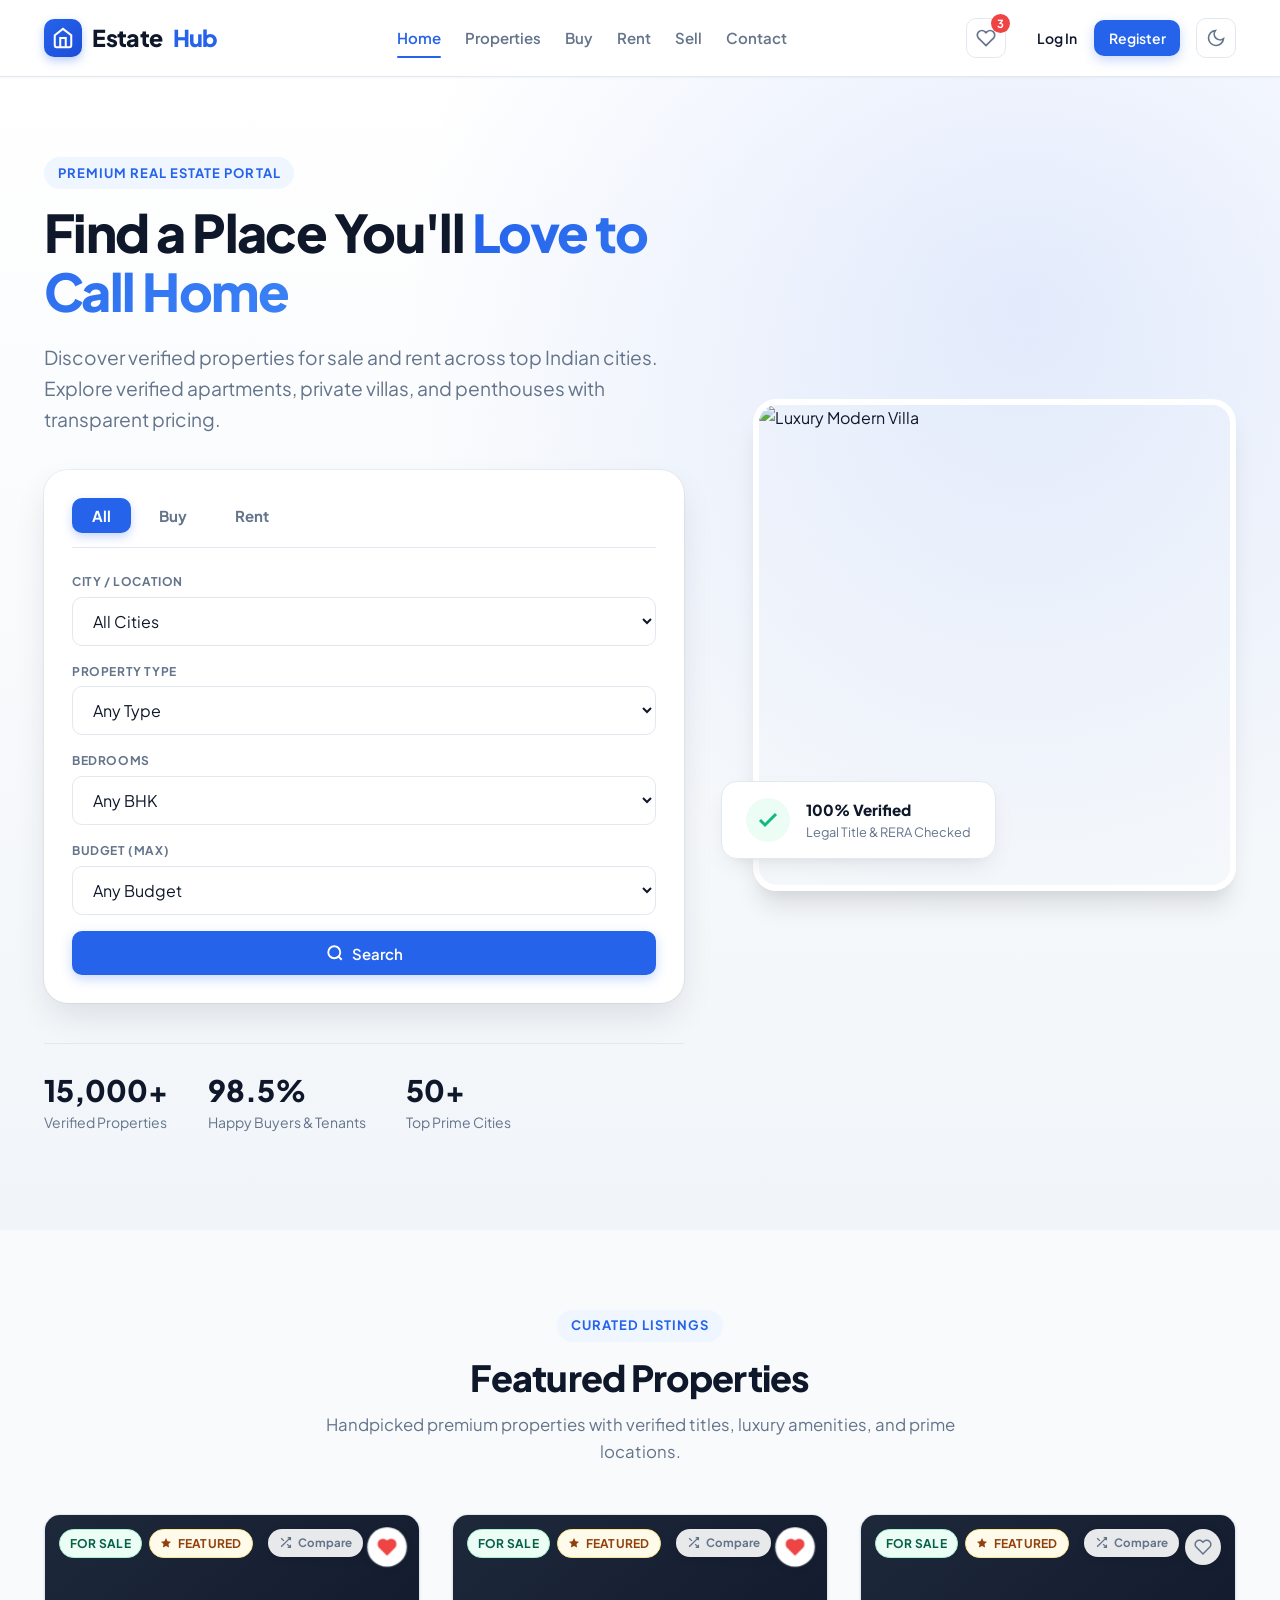
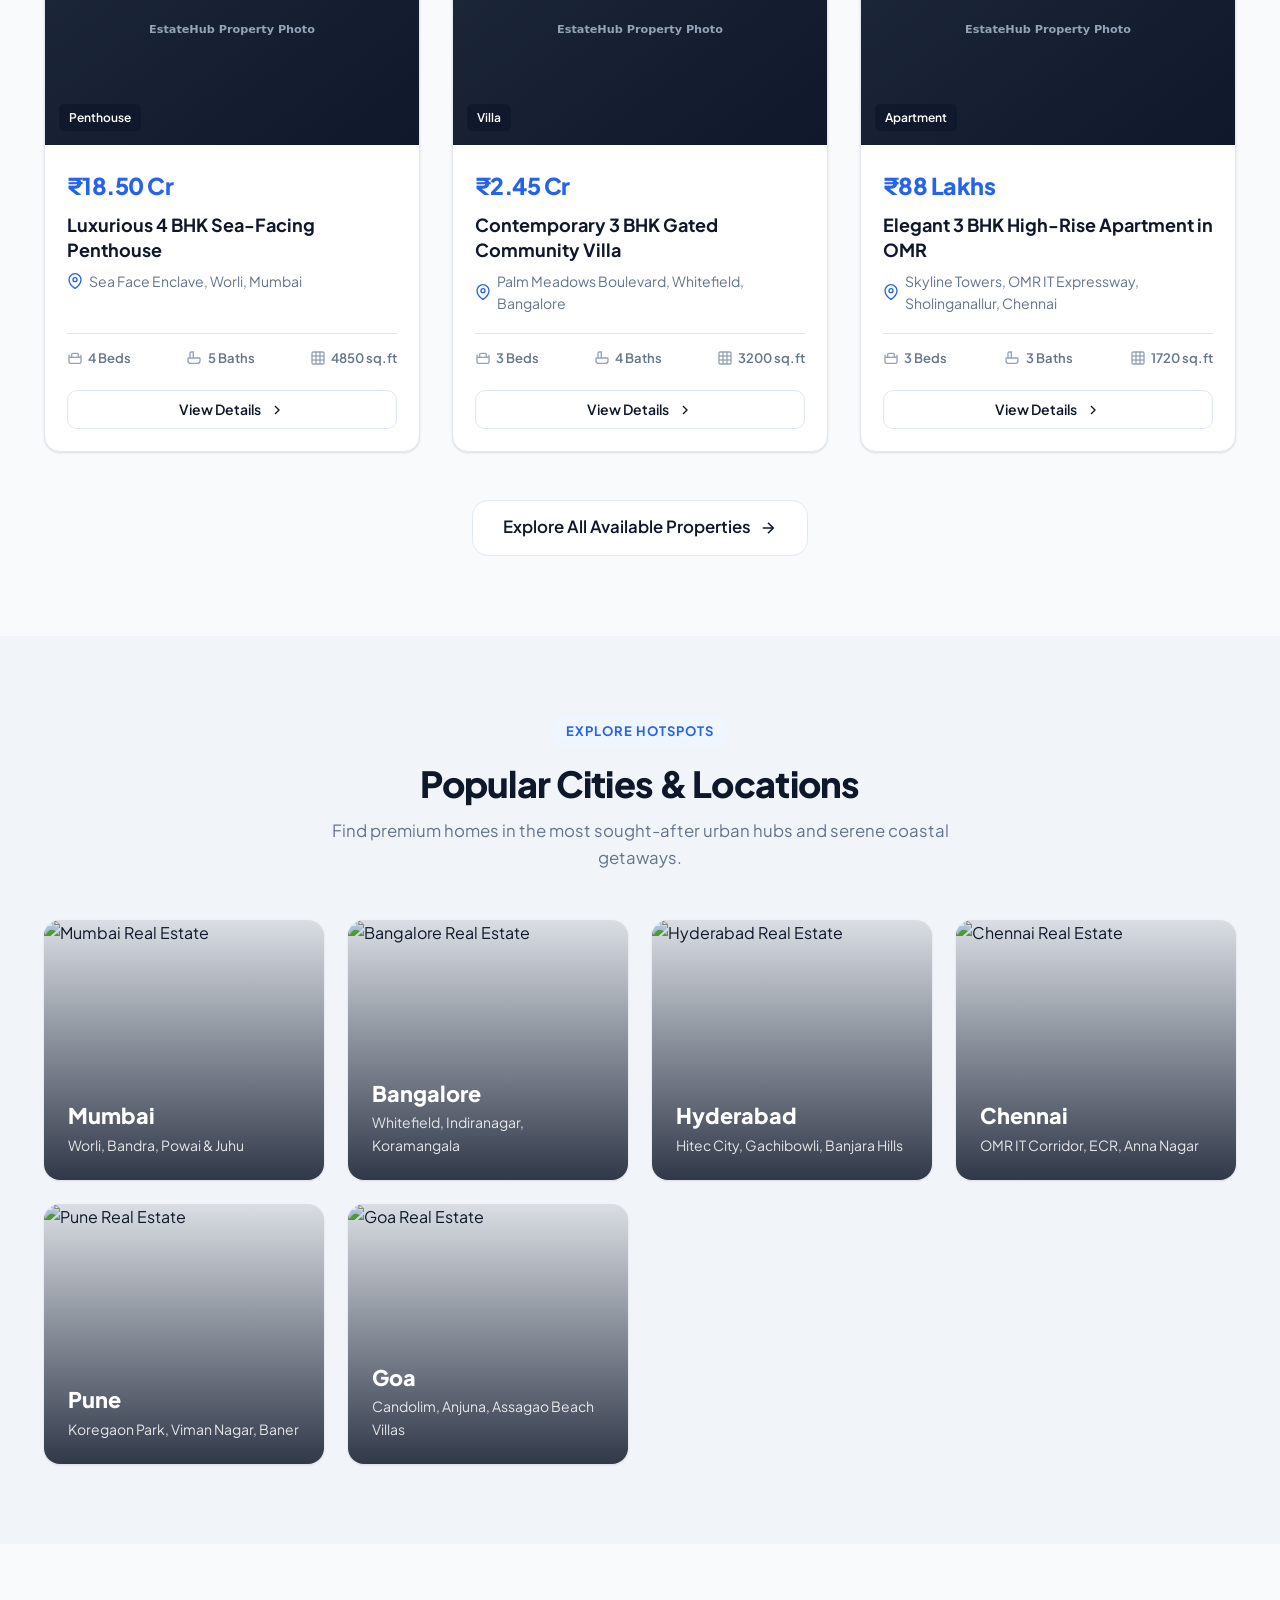
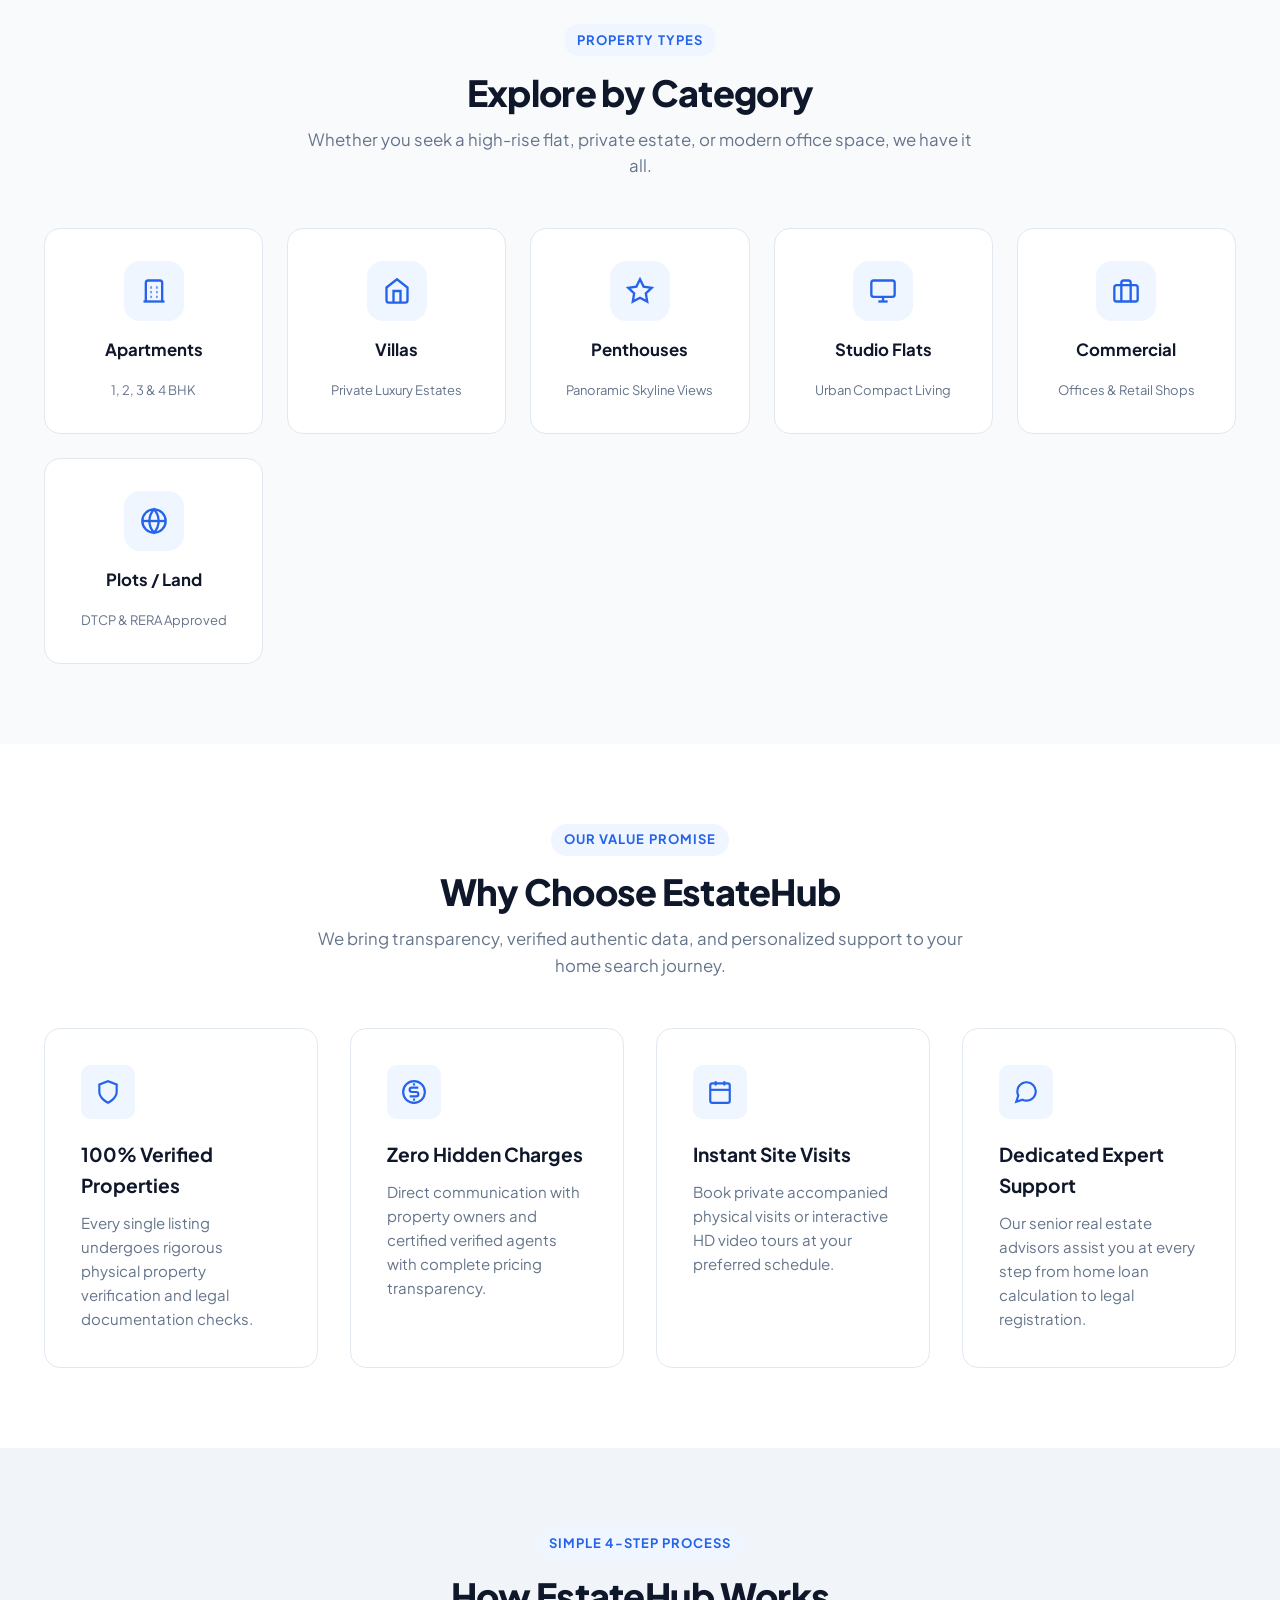
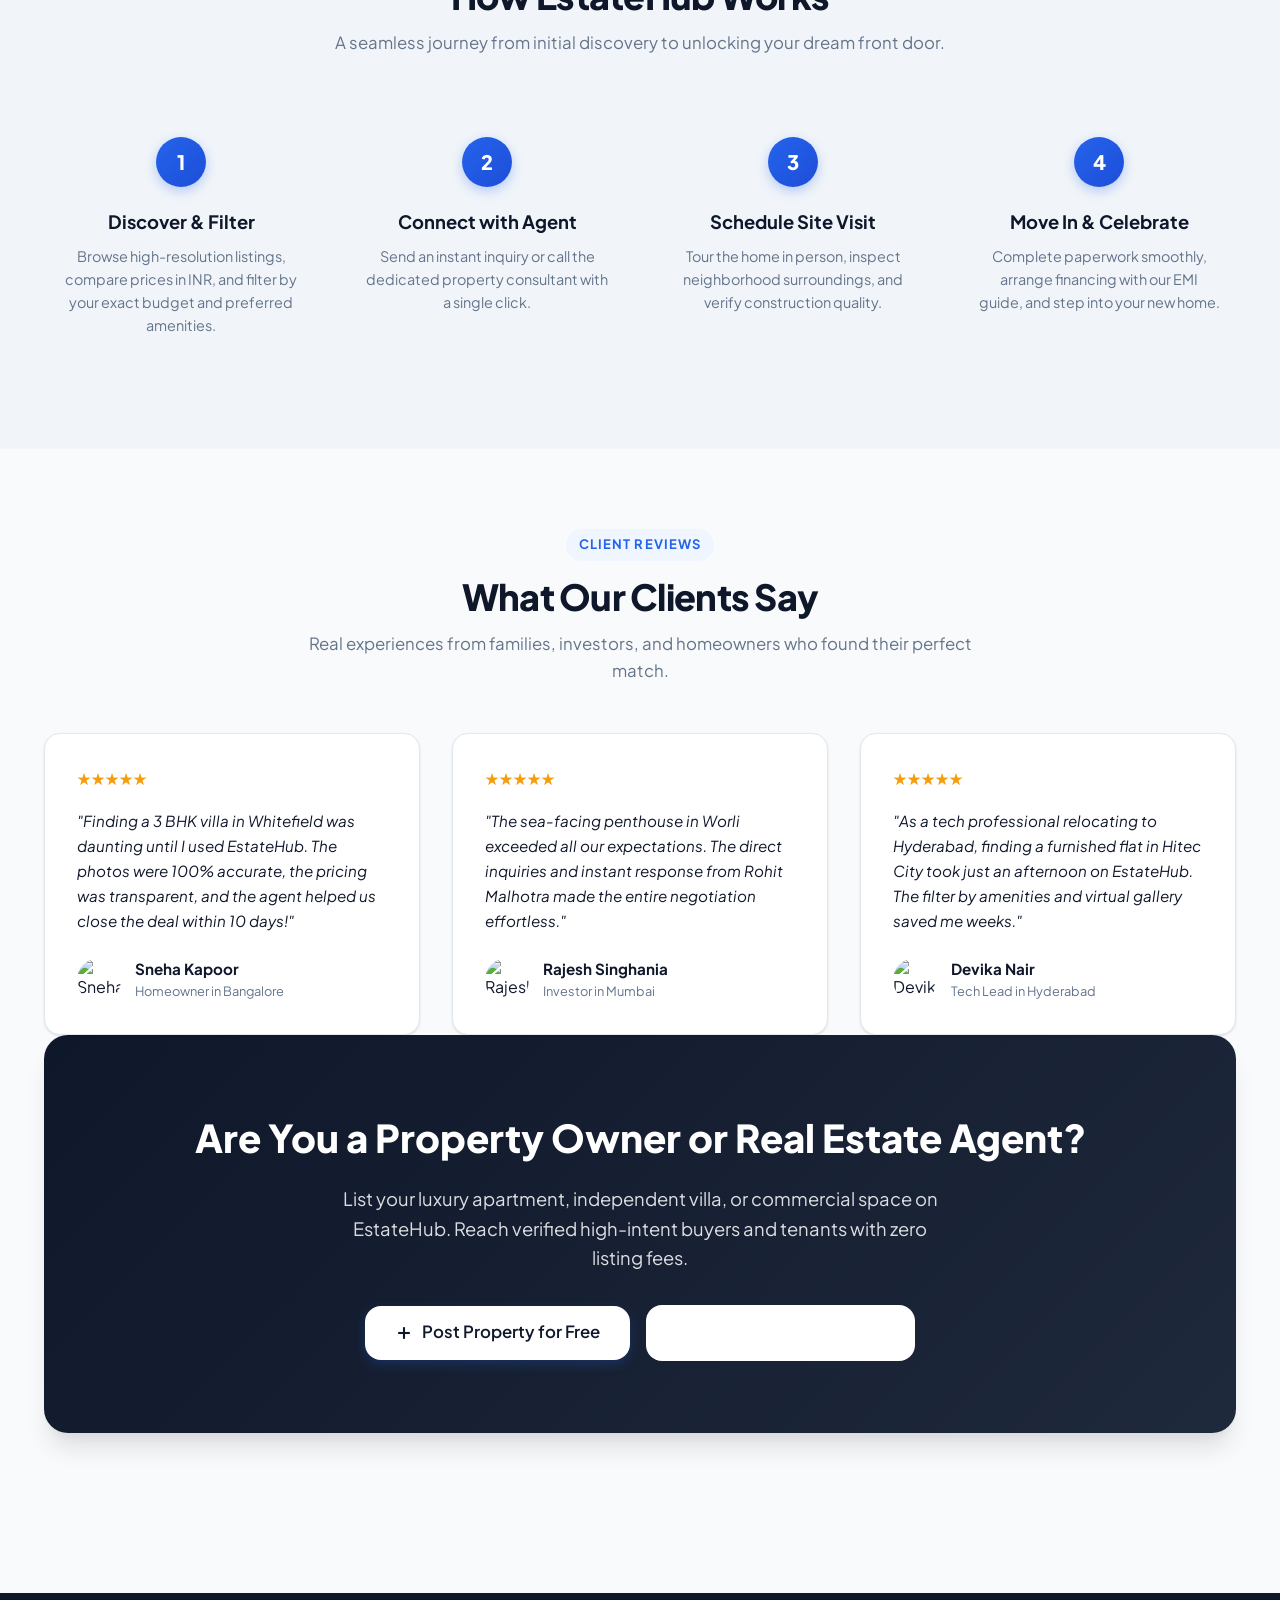
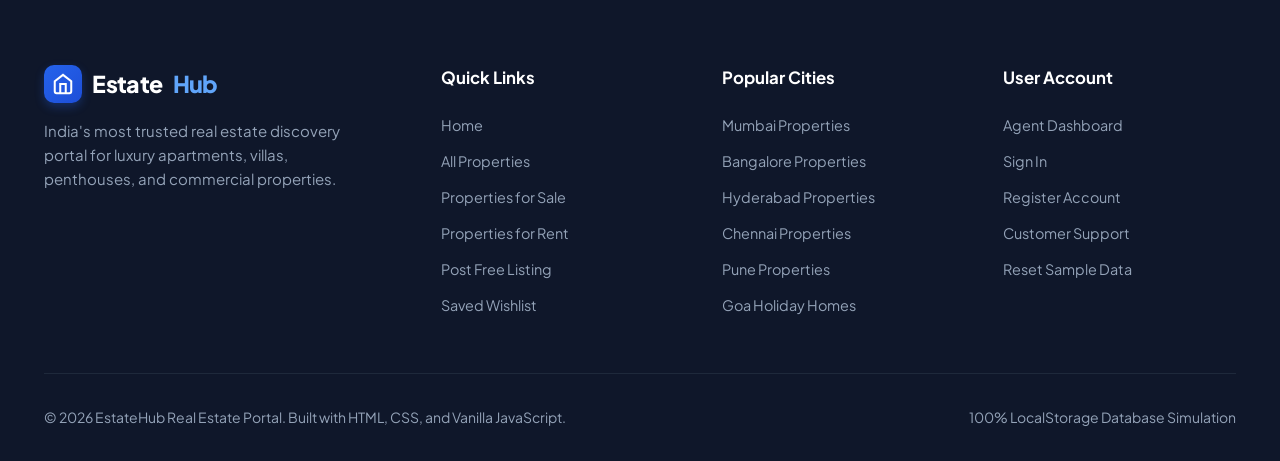
==== commit a26a57e0: "feat: add Recently Viewed Properties tracking and dynamic section" ====
--- a/index.html
+++ b/index.html
@@ -517,6 +517,23 @@
           </div>
         </div>
       </div>
+    <!-- Recently Viewed Properties Section -->
+    <section class="section" id="homeRecentlyViewedSection" style="display: none; background-color: var(--bg-alt);">
+      <div class="container">
+        <div class="section-header" style="display: flex; justify-content: space-between; align-items: flex-end; margin-bottom: 2rem; flex-wrap: wrap; gap: 1rem;">
+          <div style="text-align: left;">
+            <span class="section-tag">Pick Up Where You Left Off</span>
+            <h2 class="section-title" style="font-size: 1.75rem; margin-bottom: 0;">Recently Viewed Properties</h2>
+          </div>
+          <button type="button" class="btn btn-ghost btn-sm" onclick="App.clearRecentlyViewed()" style="color: var(--text-muted);">
+            Clear History
+          </button>
+        </div>
+
+        <div id="homeRecentlyViewedGrid" class="properties-grid">
+          <!-- Populated by JavaScript -->
+        </div>
+      </div>
     </section>
 
     <!-- 7. Call To Action (CTA) -->
@@ -624,6 +641,12 @@
 
       // Render Featured Properties
       renderHomeFeatured();
+
+      // Render Recently Viewed Properties
+      App.renderRecentlyViewedGrid("homeRecentlyViewedGrid", "homeRecentlyViewedSection");
+      window.addEventListener("recentlyViewedUpdated", () => {
+        App.renderRecentlyViewedGrid("homeRecentlyViewedGrid", "homeRecentlyViewedSection");
+      });
     });
 
     function handleHeroSearch(e) {
--- a/css/style.css
+++ b/css/style.css
@@ -48,6 +48,240 @@
   --container-max: 1240px;
 }
 
+/* --- Dark Theme Palette Overrides --- */
+[data-theme="dark"] {
+  --primary: #f8fafc;
+  --primary-light: #e2e8f0;
+  --brand-light: #1e293b;
+  --bg-main: #0b1120;
+  --bg-surface: #131d33;
+  --bg-alt: #1a2642;
+  --bg-dark: #070d18;
+
+  --text-main: #f1f5f9;
+  --text-muted: #94a3b8;
+  --text-light: #64748b;
+  --border: #223254;
+  --border-focus: #3b82f6;
+
+  --shadow-xs: 0 1px 2px rgba(0, 0, 0, 0.3);
+  --shadow-sm: 0 1px 3px rgba(0, 0, 0, 0.4);
+  --shadow-md: 0 4px 6px -1px rgba(0, 0, 0, 0.4);
+  --shadow-lg: 0 10px 25px -5px rgba(0, 0, 0, 0.5);
+  --shadow-xl: 0 20px 25px -5px rgba(0, 0, 0, 0.6);
+}
+
+[data-theme="dark"] .site-header {
+  background-color: rgba(19, 29, 51, 0.95);
+}
+
+[data-theme="dark"] .hero-section {
+  background: radial-gradient(circle at 80% 20%, rgba(37, 99, 235, 0.22), transparent 45%),
+              linear-gradient(180deg, #0b1120 0%, #131d33 100%);
+}
+
+[data-theme="dark"] .hero-image-card {
+  border-color: #1e293b;
+}
+
+[data-theme="dark"] .hero-floating-badge {
+  background-color: rgba(19, 29, 51, 0.95);
+}
+
+[data-theme="dark"] .calculator-card {
+  background: linear-gradient(180deg, var(--bg-surface) 0%, #172554 100%);
+  border-color: #1e3a8a;
+}
+
+[data-theme="dark"] .user-pill {
+  background-color: var(--bg-surface);
+}
+
+[data-theme="dark"] .custom-table tr:hover td {
+  background-color: #1a2642;
+}
+
+[data-theme="dark"] .custom-table th {
+  background-color: #1a2642;
+}
+
+[data-theme="dark"] .toast {
+  background-color: var(--bg-surface);
+  color: var(--text-main);
+}
+
+/* Theme Toggle Button */
+.theme-toggle-btn {
+  display: flex;
+  align-items: center;
+  justify-content: center;
+  width: 40px;
+  height: 40px;
+  border-radius: var(--radius-md);
+  border: 1px solid var(--border);
+  color: var(--text-muted);
+  background-color: var(--bg-surface);
+  transition: var(--transition);
+  cursor: pointer;
+}
+
+.theme-toggle-btn:hover {
+  border-color: var(--brand);
+  color: var(--brand);
+  background-color: var(--brand-light);
+  transform: translateY(-1px);
+}
+
+/* Compare Button on Cards */
+.compare-card-btn {
+  position: absolute;
+  top: 0.85rem;
+  right: 3.5rem;
+  background-color: rgba(255, 255, 255, 0.9);
+  backdrop-filter: blur(4px);
+  border-radius: var(--radius-full);
+  display: flex;
+  align-items: center;
+  gap: 0.35rem;
+  padding: 0.35rem 0.65rem;
+  font-size: 0.72rem;
+  font-weight: 700;
+  color: var(--text-muted);
+  box-shadow: 0 2px 8px rgba(0, 0, 0, 0.12);
+  transition: var(--transition);
+  z-index: 2;
+  cursor: pointer;
+  border: 1px solid transparent;
+}
+
+[data-theme="dark"] .compare-card-btn {
+  background-color: rgba(19, 29, 51, 0.9);
+  color: var(--text-light);
+}
+
+.compare-card-btn:hover, .compare-card-btn.active {
+  background-color: var(--brand);
+  color: #fff;
+  border-color: var(--brand);
+  transform: scale(1.05);
+}
+
+/* Floating Comparison Dock */
+.compare-floating-dock {
+  position: fixed;
+  bottom: 1.5rem;
+  left: 50%;
+  transform: translateX(-50%);
+  z-index: 900;
+  background-color: var(--bg-surface);
+  border: 1px solid var(--border);
+  box-shadow: var(--shadow-xl);
+  border-radius: var(--radius-xl);
+  padding: 0.85rem 1.5rem;
+  animation: slideInUp 0.35s cubic-bezier(0.16, 1, 0.3, 1);
+  max-width: 90vw;
+}
+
+.compare-dock-inner {
+  display: flex;
+  align-items: center;
+  gap: 1.5rem;
+  flex-wrap: wrap;
+}
+
+.compare-dock-info {
+  display: flex;
+  flex-direction: column;
+}
+
+.compare-dock-info strong {
+  font-size: 0.95rem;
+  color: var(--primary);
+}
+
+.compare-dock-info span {
+  font-size: 0.75rem;
+  color: var(--text-muted);
+}
+
+.compare-dock-items {
+  display: flex;
+  align-items: center;
+  gap: 0.65rem;
+}
+
+.compare-dock-item {
+  position: relative;
+  width: 50px;
+  height: 50px;
+  border-radius: var(--radius-md);
+  overflow: hidden;
+  border: 2px solid var(--brand);
+}
+
+.compare-dock-item img {
+  width: 100%;
+  height: 100%;
+  object-fit: cover;
+}
+
+.compare-dock-remove {
+  position: absolute;
+  top: -2px;
+  right: -2px;
+  background: var(--danger);
+  color: #fff;
+  width: 18px;
+  height: 18px;
+  border-radius: 50%;
+  font-size: 0.8rem;
+  display: flex;
+  align-items: center;
+  justify-content: center;
+  cursor: pointer;
+  line-height: 1;
+}
+
+.compare-dock-actions {
+  display: flex;
+  align-items: center;
+  gap: 0.5rem;
+}
+
+/* Comparison Table in Modal */
+.compare-table {
+  width: 100%;
+  border-collapse: collapse;
+}
+
+.compare-table th, .compare-table td {
+  padding: 0.75rem 1rem;
+  border: 1px solid var(--border);
+  text-align: left;
+  font-size: 0.875rem;
+}
+
+.compare-table th {
+  background-color: var(--bg-alt);
+  font-weight: 700;
+  width: 180px;
+  color: var(--text-muted);
+}
+
+.compare-table td {
+  background-color: var(--bg-surface);
+  color: var(--text-main);
+  vertical-align: top;
+}
+
+.compare-prop-thumb {
+  width: 100%;
+  height: 140px;
+  object-fit: cover;
+  border-radius: var(--radius-md);
+  margin-bottom: 0.5rem;
+}
+
 /* --- Base & Reset --- */
 *, *::before, *::after {
   box-sizing: border-box;
@@ -1333,6 +1567,119 @@
   gap: 0.75rem;
 }
 
+.view-mode-toggle {
+  display: inline-flex;
+  background: var(--bg-alt);
+  border: 1px solid var(--border);
+  border-radius: var(--radius-md);
+  padding: 2px;
+  gap: 2px;
+}
+
+.view-mode-btn {
+  background: transparent;
+  border: none;
+  padding: 0.4rem 0.55rem;
+  border-radius: calc(var(--radius-md) - 2px);
+  color: var(--text-muted);
+  cursor: pointer;
+  display: flex;
+  align-items: center;
+  justify-content: center;
+  transition: var(--transition);
+}
+
+.view-mode-btn:hover {
+  color: var(--text-main);
+}
+
+.view-mode-btn.active {
+  background: var(--brand);
+  color: #fff;
+  box-shadow: 0 1px 3px rgba(0, 0, 0, 0.1);
+}
+
+.quick-filter-chips-bar {
+  display: flex;
+  align-items: center;
+  gap: 0.5rem;
+  flex-wrap: wrap;
+  margin-bottom: 1.25rem;
+  padding: 0.25rem 0;
+}
+
+.quick-chip {
+  background: var(--bg-surface);
+  border: 1px solid var(--border);
+  color: var(--text-main);
+  padding: 0.35rem 0.85rem;
+  border-radius: var(--radius-full);
+  font-size: 0.8125rem;
+  font-weight: 600;
+  cursor: pointer;
+  transition: var(--transition);
+}
+
+.quick-chip:hover {
+  border-color: var(--brand);
+  color: var(--brand);
+}
+
+.quick-chip.active {
+  background: var(--brand);
+  border-color: var(--brand);
+  color: #fff;
+}
+
+/* --- List View Layout for Properties --- */
+.properties-grid.list-view {
+  display: flex;
+  flex-direction: column;
+  gap: 1.25rem;
+}
+
+.properties-grid.list-view .property-card {
+  display: grid;
+  grid-template-columns: 290px 1fr 180px;
+  align-items: stretch;
+  flex-direction: row;
+}
+
+.properties-grid.list-view .card-image-wrap {
+  height: 100%;
+  min-height: 200px;
+}
+
+.properties-grid.list-view .card-body {
+  padding: 1.25rem 1.5rem;
+  display: flex;
+  flex-direction: column;
+  justify-content: center;
+}
+
+.properties-grid.list-view .card-footer {
+  display: flex;
+  flex-direction: column;
+  justify-content: center;
+  border-top: none;
+  border-left: 1px solid var(--border);
+  padding: 1.25rem;
+  background: var(--bg-surface);
+}
+
+@media (max-width: 991px) {
+  .properties-grid.list-view .property-card {
+    grid-template-columns: 1fr;
+  }
+  .properties-grid.list-view .card-image-wrap {
+    height: 230px;
+  }
+  .properties-grid.list-view .card-footer {
+    border-left: none;
+    border-top: 1px solid var(--border);
+  }
+}
+
 .active-filters-bar {
   display: flex;
   align-items: center;
@@ -2215,3 +2562,140 @@
     left: 1rem;
   }
 }
+
+/* ==========================================================
+   INTERACTIVE REVIEWS & STAR RATING PICKER
+   ========================================================== */
+.star-rating-picker {
+  display: flex;
+  align-items: center;
+  gap: 0.25rem;
+}
+
+.star-pick-btn {
+  background: transparent;
+  border: none;
+  font-size: 1.6rem;
+  color: #cbd5e1;
+  cursor: pointer;
+  padding: 0 0.15rem;
+  line-height: 1;
+  transition: transform 0.15s ease, color 0.15s ease;
+}
+
+.star-pick-btn:hover {
+  transform: scale(1.2);
+}
+
+.star-pick-btn.active {
+  color: #f59e0b;
+}
+
+[data-theme="dark"] .star-pick-btn {
+  color: #475569;
+}
+
+[data-theme="dark"] .star-pick-btn.active {
+  color: #fbbf24;
+}
+
+.review-item:last-child {
+  border-bottom: none !important;
+}
+
+/* ==========================================================
+   PRINT MEDIA STYLESHEET / PROPERTY BROCHURE FLYER
+   ========================================================== */
+@media print {
+  *, *::before, *::after {
+    background: transparent !important;
+    color: #111827 !important;
+    box-shadow: none !important;
+    text-shadow: none !important;
+  }
+
+  body {
+    font-size: 11pt;
+    line-height: 1.5;
+    background: #ffffff !important;
+    color: #111827 !important;
+    padding: 0;
+    margin: 0;
+  }
+
+  /* Hide interactive, navigation, and floating UI elements */
+  .navbar,
+  .footer,
+  .mobile-menu-overlay,
+  .theme-toggle-btn,
+  .compare-floating-dock,
+  .toast-container,
+  .modal-backdrop,
+  .details-actions-bar,
+  .gallery-btn-prev,
+  .gallery-btn-next,
+  .gallery-thumbs-row,
+  .mortgage-calculator,
+  .similar-section,
+  .inquiry-card button,
+  .inquiry-card a {
+    display: none !important;
+  }
+
+  /* Show print banner */
+  .print-banner {
+    display: block !important;
+    margin-bottom: 24px !important;
+  }
+
+  .details-header {
+    margin-bottom: 1rem !important;
+  }
+
+  .details-main-grid {
+    display: block !important;
+  }
+
+  .gallery-main-img {
+    max-height: 360px !important;
+    width: 100% !important;
+    object-fit: cover !important;
+    border-radius: 6px !important;
+    page-break-inside: avoid;
+    margin-bottom: 18px !important;
+  }
+
+  .details-specs-grid {
+    display: grid !important;
+    grid-template-columns: repeat(4, 1fr) !important;
+    gap: 12px !important;
+    page-break-inside: avoid;
+    border: 1px solid #e2e8f0 !important;
+    padding: 12px !important;
+    border-radius: 6px !important;
+    margin-bottom: 20px !important;
+  }
+
+  .details-card {
+    border: 1px solid #e2e8f0 !important;
+    page-break-inside: avoid;
+    margin-bottom: 16px !important;
+    padding: 14px !important;
+    border-radius: 6px !important;
+  }
+
+  .main-price {
+    font-size: 22pt !important;
+    color: #1d4ed8 !important;
+    font-weight: 800 !important;
+  }
+
+  .agent-profile-card {
+    page-break-inside: avoid;
+    border: 1px solid #cbd5e1 !important;
+    padding: 16px !important;
+    margin-top: 24px !important;
+    border-radius: 6px !important;
+  }
+}
+
